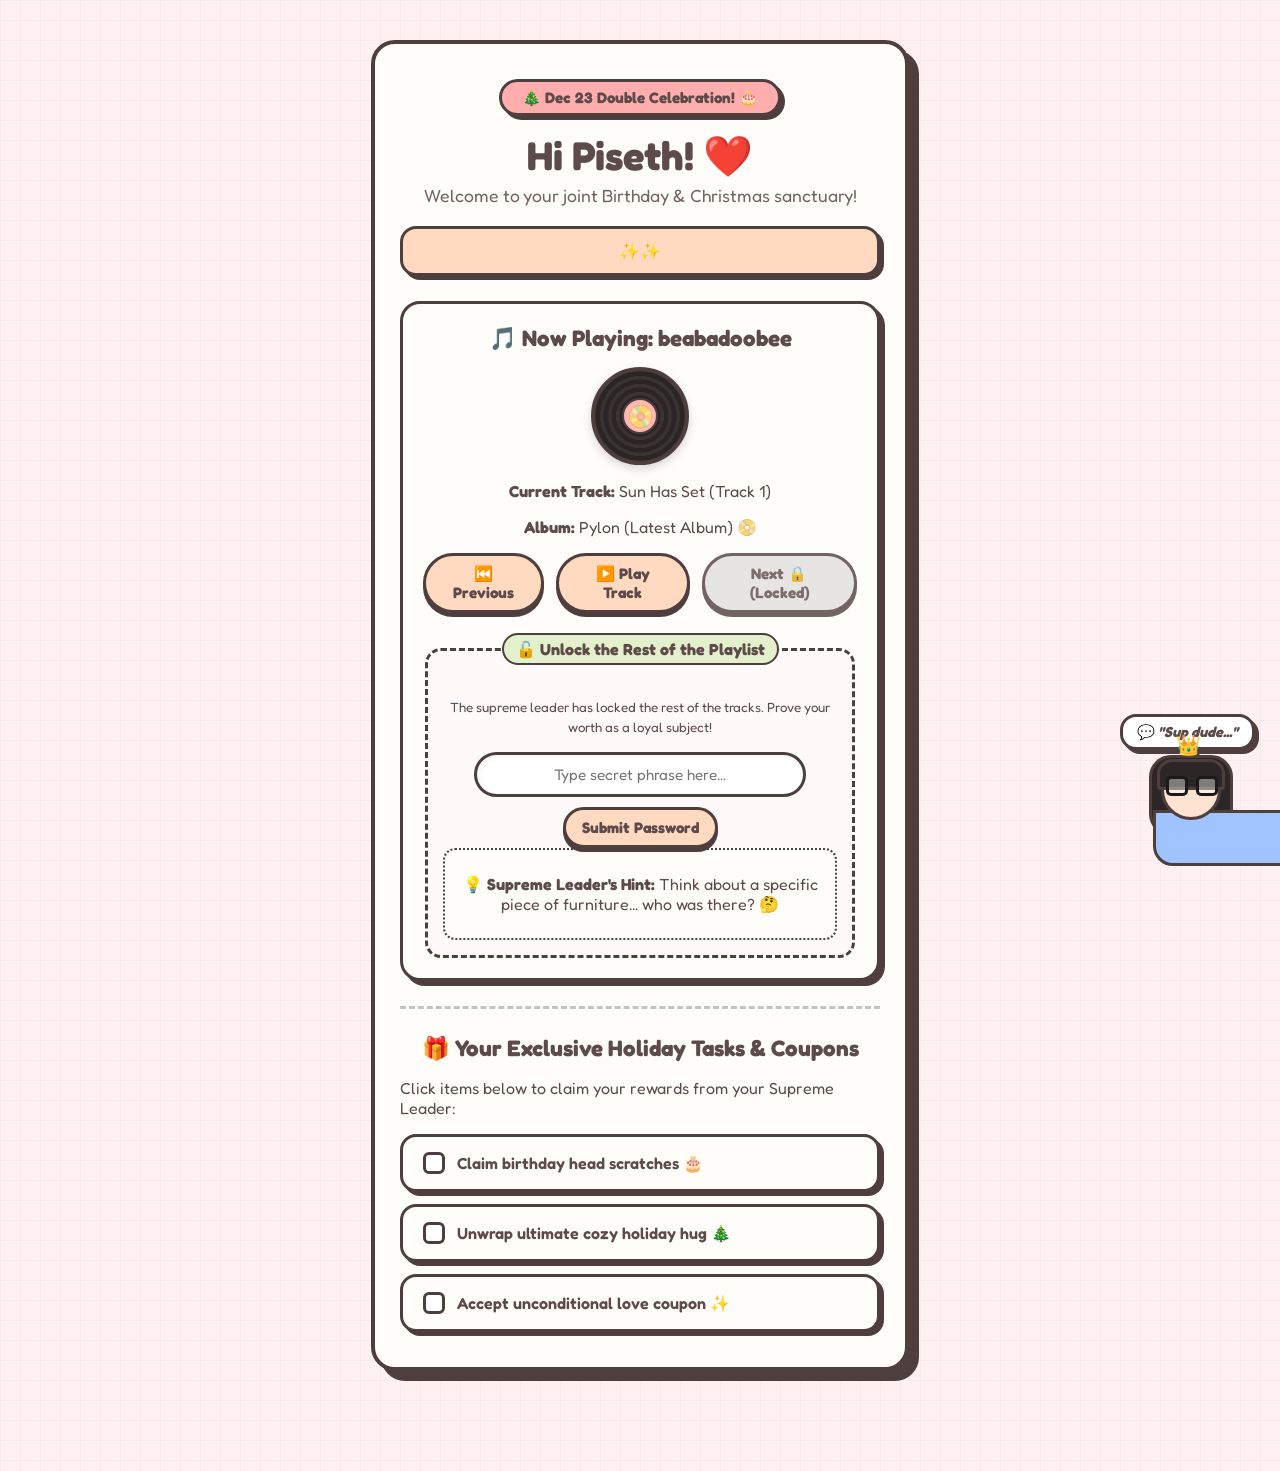
==== first/index.html @ c8b801ef "FIRST DRAF YESS" ====
<!DOCTYPE html>
<html lang="en">
<head>
    <meta charset="UTF-8">
    <meta name="viewport" content="width=device-width, initial-scale=1.0">
    <title>merry christmas!</title>
    
    <!-- Playful Rounded Font -->
    <link rel="preconnect" href="https://fonts.googleapis.com">
    <link rel="preconnect" href="https://fonts.gstatic.com" crossorigin>
    <link href="https://fonts.googleapis.com/css2?family=Fredoka:wght@300..700&display=swap" rel="stylesheet">
    
    <!-- Connecting your separate CSS Stylesheet -->
    <link rel="stylesheet" href="style.css">

    <!-- Added defer so the script safely waits for the HTML elements to load first -->
    <script src="script.js" defer></script>
</head>
<body>

    <!-- 🌸 FIXED: Moved this to the absolute top of the body so the CSS and JS can find it instantly -->
    <div id="laufey-cursor-container"></div>

    <div class="window-card">
        <header>
            <p>🎄 Dec 23 Double Celebration! 🎂</p>
            <h1>Hi Piseth! ❤️</h1>
            <p>Welcome to your joint Birthday & Christmas sanctuary!</p>
            <div id="countdown-display">
                <strong>✨✨</strong>
            </div>
        </header>

        <main>
            <section id="music-player">
                <h2>🎵 Now Playing: beabadoobee</h2>
                <div id="album-art-placeholder"></div>
                <p><strong>Current Track:</strong> <span id="current-song-title">Sun Has Set (Track 1)</span></p>
                <p><strong>Album:</strong> Pylon (Latest Album) 📀</p>
                
                <div id="player-controls">
                    <button type="button" id="btn-prev">⏮️ Previous</button>
                    <button type="button" id="btn-play">▶️ Play Track</button>
                    <button type="button" id="btn-next">Next 🔒 (Locked)</button>
                </div>

                <fieldset id="playlist-lock">
                    <legend>🔓 Unlock the Rest of the Playlist</legend>
                    <p><small>The supreme leader has locked the rest of the tracks. Prove your worth as a loyal subject!</small></p>
                    <input type="text" id="playlist-password" placeholder="Type secret phrase here...">
                    <button type="button" id="btn-unlock">Submit Password</button>
                    
                    <div id="hint-section">
                        <p><strong>💡 Supreme Leader's Hint:</strong> Think about a specific piece of furniture... who was there? 🤔</p>
                    </div>
                </fieldset>
            </section>

            <hr>

            <section id="gift-coupons">
                <h2>🎁 Your Exclusive Holiday Tasks & Coupons</h2>
                <p>Click items below to claim your rewards from your Supreme Leader:</p>
                <ul>
                    <li>
                        <label>
                            <input type="checkbox" id="coupon-1"> Claim birthday head scratches 🎂
                        </label>
                    </li>
                    <li>
                        <label>
                            <input type="checkbox" id="coupon-2"> Unwrap ultimate cozy holiday hug 🎄
                        </label>
                    </li>
                    <li>
                        <label>
                            <input type="checkbox" id="coupon-3"> Accept unconditional love coupon ✨
                        </label>
                    </li>
                </ul>
            </section>
        </main>
    </div>

    <footer>
        <div id="avatar-section">
            <div id="goddess-speech-bubble">
                <p>💬 <em>"Sup dude..."</em></p>
            </div>
            <div id="avatar-anatomy-root">
                <ul>
                    <li>👑</li>
                    <li>👓</li>
                    <li>💇‍♀️</li>
                    <li>👚</li>
                    <li>👗</li>
                </ul>
            </div>
        </div>
    </footer>

</body>
</html>
---- first/style.css ----
/* --- 1. DESIGN THEMES & PASTEL COLOR GRAPHICS --- */
:root {
    --bg-cream: #FFFDF9;
    --bg-pastel-pink: #FFF0F2;
    --text-dark-brown: #5D4A4A;
    --border-line: #4E3E3E;
    --pastel-pink: #FFB7B2;
    --pastel-peach: #FFDAC1;
    --pastel-mint: #E2F0CB;
    --christmas-red: #FFADAD;
    --denim-blue: #A0C4FF;
    --bubbly-radius: 24px;
}

/* Stationery Graph Grid Layout */
body {
    background-color: var(--bg-pastel-pink);
    background-image: 
        linear-gradient(rgba(93, 74, 74, 0.04) 1px, transparent 1px),
        linear-gradient(90deg, rgba(93, 74, 74, 0.04) 1px, transparent 1px);
    background-size: 20px 20px;
    color: var(--text-dark-brown);
    font-family: 'Fredoka', sans-serif;
    display: flex;
    justify-content: center;
    align-items: center;
    min-height: 100vh;
    margin: 0;
    padding: 40px 20px;
    overflow-x: hidden;
    cursor: none; /* Disables classic browser mouse arrow */
}

a, button, input, label, [id^="btn-"], .task-card {
    cursor: none !important;
}

/* --- 2. THE CUSTOM LAUFEY MOUSE POINTER --- */
#laufey-cursor-container {
    width: 32px;
    height: 32px;
    background: #E8D7FF;
    border: 3px solid var(--border-line);
    border-radius: 50% 50% 45% 45%;
    position: fixed;
    pointer-events: none;
    z-index: 9999;
    transform: translate(-50%, -50%);
    box-shadow: 3px 3px 0px var(--border-line);
    left: -50px;
    top: -50px;
}
#laufey-cursor-container::before {
    content: '🎵';
    font-size: 9px;
    position: absolute;
    top: -12px;
    right: -6px;
}
#laufey-cursor-container::after {
    content: '• •';
    font-size: 12px;
    font-weight: bold;
    color: var(--border-line);
    position: absolute;
    top: 4px;
    left: 7px;
    letter-spacing: 2px;
}

/* --- 3. MAIN WINDOW INTERFACE DASHBOARD --- */
.window-card {
    background-color: var(--bg-cream);
    border: 4px solid var(--border-line);
    border-radius: var(--bubbly-radius);
    box-shadow: 10px 10px 0px var(--border-line); 
    max-width: 480px;
    width: 100%;
    padding: 35px 25px;
    text-align: center;
    position: relative;
    z-index: 10;
    margin-bottom: 60px;
}

.window-card header p:first-child {
    display: inline-block;
    background-color: var(--christmas-red);
    border: 3px solid var(--border-line);
    padding: 6px 20px;
    border-radius: 50px;
    font-weight: bold;
    font-size: 0.95rem;
    box-shadow: 4px 4px 0px var(--border-line);
    margin: 0 0 15px 0;
}

.window-card h1 {
    font-size: 2.5rem;
    margin: 0 0 5px 0;
    color: var(--text-dark-brown);
}

.window-card header p:last-of-type {
    font-size: 1.1rem;
    margin: 0 0 20px 0;
    opacity: 0.85;
}

#countdown-display {
    background-color: var(--pastel-peach);
    border: 3px solid var(--border-line);
    padding: 12px;
    border-radius: 16px;
    font-size: 1.05rem;
    font-weight: bold;
    box-shadow: 4px 4px 0px var(--border-line);
    margin-bottom: 25px;
}

hr {
    border: none;
    border-top: 3px dashed var(--border-line);
    margin: 25px 0;
    opacity: 0.3;
}

/* --- 4. BEABADOOBEE MUSIC PLAYER --- */
#music-player {
    background: #FFFDF9;
    border: 3px solid var(--border-line);
    border-radius: 20px;
    padding: 20px;
    box-shadow: 5px 5px 0px var(--border-line);
    text-align: center;
}

#music-player h2 {
    font-size: 1.4rem;
    margin-top: 0;
    margin-bottom: 15px;
}

#album-art-placeholder {
    width: 90px !important;
    height: 90px !important;
    background: repeating-radial-gradient(circle, #2B2525, #2B2525 4px, #3A3333 5px, #3A3333 8px);
    margin: 0 auto 15px auto;
    border-radius: 50% !important;
    border: 4px solid var(--border-line) !important;
    box-shadow: 0px 4px 10px rgba(0,0,0,0.15);
    display: flex;
    align-items: center;
    justify-content: center;
    position: relative;
    animation: recordSpin 4s linear infinite;
    animation-play-state: paused;
}

#album-art-placeholder::after {
    content: '📀';
    font-size: 22px;
    position: absolute;
    display: flex;
    align-items: center;
    justify-content: center;
    width: 32px;
    height: 32px;
    background: var(--pastel-pink);
    border: 2px solid var(--border-line);
    border-radius: 50%;
}

@keyframes recordSpin { 100% { transform: rotate(360deg); } }

#player-controls {
    display: flex;
    justify-content: center;
    gap: 12px;
    margin-top: 15px;
}

[id^="btn-"] {
    background-color: var(--pastel-peach);
    color: var(--text-dark-brown);
    border: 3px solid var(--border-line);
    border-radius: 50px;
    padding: 8px 16px;
    font-family: 'Fredoka', sans-serif;
    font-size: 0.95rem;
    font-weight: bold;
    box-shadow: 0px 4px 0px var(--border-line);
    transition: all 0.1s ease;
}

[id^="btn-"]:hover {
    transform: translateY(-2px);
    box-shadow: 0px 6px 0px var(--border-line);
    background-color: var(--pastel-pink);
}

[id^="btn-"]:active {
    transform: translateY(4px);
    box-shadow: 0px 0px 0px var(--border-line);
}

#btn-next {
    background-color: #E0E0E0;
    opacity: 0.8;
}

/* --- 5. PASSWORD VAULT --- */
#playlist-lock {
    border: 3px dashed var(--border-line);
    border-radius: 16px;
    padding: 15px;
    margin-top: 20px;
    background-color: #FFF9FA;
}

#playlist-lock legend {
    background: var(--pastel-mint);
    border: 2px solid var(--border-line);
    padding: 4px 12px;
    border-radius: 50px;
    font-weight: bold;
    font-size: 0.9  rem;
}

#playlist-password {
    width: 75%;
    padding: 10px 15px;
    border: 3px solid var(--border-line);
    border-radius: 50px;
    font-family: 'Fredoka', sans-serif;
    font-size: 0.95rem;
    outline: none;
    text-align: center;
    margin-bottom: 10px;
    box-shadow: inset 2px 2px 5px rgba(0,0,0,0.05);
}

#hint-section {
    border-radius: 12px !important;
    border: 2px dotted var(--border-line) !important;
    background-color: #FFFDF9 !important;
    padding: 8px 12px !important;
}

/* --- 6. EXCLUSIVE TASK COUPONS --- */
#gift-coupons { text-align: left; }
#gift-coupons h2 { font-size: 1.4rem; text-align: center; margin-bottom: 15px; }
#gift-coupons ul {
    list-style: none;
    padding: 0; margin: 0;
    display: flex; flex-direction: column; gap: 12px;
}

#gift-coupons li label {
    display: flex;
    align-items: center;
    background: #FFFDF9;
    border: 3px solid var(--border-line);
    padding: 12px 16px;
    border-radius: 16px;
    box-shadow: 4px 4px 0px var(--border-line);
    font-weight: 600;
    transition: all 0.2s ease;
}

#gift-coupons li label:hover {
    transform: translateX(4px);
    background-color: #FFF5F6;
}

#gift-coupons input[type="checkbox"] {
    -webkit-appearance: none;
    appearance: none;
    width: 22px;
    height: 22px;
    border: 3px solid var(--border-line);
    border-radius: 6px;
    background: white;
    margin-right: 12px;
    position: relative;
    transition: 0.15s;
}

#gift-coupons input[type="checkbox"]:checked {
    background-color: var(--pastel-pink);
}

#gift-coupons input[type="checkbox"]:checked::after {
    content: '✨';
    font-size: 12px;
    position: absolute;
    top: -1px;
    left: 1px;
}

/* --- 7. THE AVATAR SYSTEM NODE (Bottom Right Alignment) --- */
#avatar-section {
    position: fixed;
    bottom: 25px;
    right: 25px;
    display: flex;
    flex-direction: column;
    align-items: center;
    z-index: 100;
}

#goddess-speech-bubble {
    background: white !important;
    border: 3px solid var(--border-line) !important;
    border-radius: 16px !important;
    padding: 6px 14px !important;
    max-width: 170px !important;
    box-shadow: 4px 4px 0px var(--border-line);
    text-align: center;
    font-weight: bold;
    font-size: 0.9rem;
    margin-bottom: -5px;
    position: relative;
    animation: floatingBob 3s ease-in-out infinite;
}

#goddess-speech-bubble::after {
    content: '';
    position: absolute;
    bottom: -11px;
    right: 45px;
    border-width: 11px 11px 0;
    border-style: solid;
    border-color: var(--border-line) transparent;
    display: block;
    width: 0;
}

#goddess-speech-bubble p { margin: 0; }

/* Pure CSS Character Body Styles */
#avatar-anatomy-root {
    width: 100px;
    height: 130px;
    position: relative;
    font-size: 0px; 
    animation: floatingBob 3s ease-in-out infinite;
}

@keyframes floatingBob {
    0%, 100% { transform: translateY(0); }
    50% { transform: translateY(-8px); }
}

#avatar-anatomy-root::before {
    content: '';
    position: absolute;
    width: 78px;
    height: 75px;
    background: #2D2626; 
    border: 3px solid var(--border-line);
    border-radius: 22px;
    top: 10px;
    left: 11px;
    z-index: 1;
}

#avatar-anatomy-root ul { padding: 0; margin: 0; list-style: none; }
#avatar-anatomy-root li { font-size: 0px; position: absolute; }

/* Crown Shape Placement */
#avatar-anatomy-root li:nth-child(1) {
    font-size: 20px !important;
    top: -12px;
    left: 38px;
    z-index: 10;
}

/* Face Node & Bangs */
#avatar-anatomy-root li:nth-child(3) {
    display: block;
    width: 54px;
    height: 54px;
    background: #FFE3D1; 
    border: 3px solid var(--border-line);
    border-radius: 50%;
    top: 15px;
    left: 23px;
    z-index: 3;
}
#avatar-anatomy-root li:nth-child(3)::before {
    content: '';
    position: absolute;
    width: 62px;
    height: 25px;
    background: #2D2626;
    border: 3px solid var(--border-line);
    border-radius: 15px 15px 4px 4px;
    top: -4px;
    left: -7px;
    z-index: 4;
}

/* Eye Glasses Frame */
#avatar-anatomy-root li:nth-child(2) {
    display: flex;
    gap: 4px;
    top: 31px;
    left: 28px;
    z-index: 5;
}
#avatar-anatomy-root li:nth-child(2)::before, 
#avatar-anatomy-root li:nth-child(2)::after {
    content: '';
    width: 16px;
    height: 14px;
    border: 3px solid #1A1A1A;
    background: rgba(255, 255, 255, 0.4);
    border-radius: 5px;
    display: inline-block;
}

/* Pink Blouse Shape */
#avatar-anatomy-root li:nth-child(4) {
    display: block;
    width: 70px;
    height: 50px;
    background: var(--pastel-pink);
    border: 3px solid var(--border-line);
    border-radius: 0px 0px 20px 20px;
    top: 65px;
    left: 15px;
    z-index: 2;
}
    display: inline-block;
    background-color: var(--christmas-red);
    border: 3px solid var(--border-line);
    padding: 6px 20px;
    border-radius: 50px;
    font-weight: bold;
    font-size: 0.95rem;
    box-shadow: 4px 4px 0px var(--border-line);
    margin: 0 0 15px 0;
}

.window-card h1 {
    font-size: 2.5rem;
    margin: 0 0 5px 0;
    color: var(--text-dark-brown);
}

.window-card header p:last-of-type {
    font-size: 1.1rem;
    margin: 0 0 20px 0;
    opacity: 0.85;
}

#countdown-display {
    background-color: var(--pastel-peach);
    border: 3px solid var(--border-line);
    padding: 12px;
    border-radius: 16px;
    font-size: 1.05rem;
    font-weight: bold;
    box-shadow: 4px 4px 0px var(--border-line);
    margin-bottom: 25px;
}

hr {
    border: none;
    border-top: 3px dashed var(--border-line);
    margin: 25px 0;
    opacity: 0.3;
}

/* --- 4. BEABADOOBEE MUSIC PLAYER --- */
#music-player {
    background: #FFFDF9;
    border: 3px solid var(--border-line);
    border-radius: 20px;
    padding: 20px;
    box-shadow: 5px 5px 0px var(--border-line);
    text-align: center;
}

#music-player h2 {
    font-size: 1.4rem;
    margin-top: 0;
    margin-bottom: 15px;
}

#album-art-placeholder {
    width: 90px !important;
    height: 90px !important;
    background: repeating-radial-gradient(circle, #2B2525, #2B2525 4px, #3A3333 5px, #3A3333 8px);
    margin: 0 auto 15px auto;
    border-radius: 50% !important;
    border: 4px solid var(--border-line) !important;
    box-shadow: 0px 4px 10px rgba(0,0,0,0.15);
    display: flex;
    align-items: center;
    justify-content: center;
    position: relative;
    animation: recordSpin 4s linear infinite;
    animation-play-state: paused;
}

#album-art-placeholder::after {
    content: '📀';
    font-size: 22px;
    position: absolute;
    display: flex;
    align-items: center;
    justify-content: center;
    width: 32px;
    height: 32px;
    background: var(--pastel-pink);
    border: 2px solid var(--border-line);
    border-radius: 50%;
}

@keyframes recordSpin { 100% { transform: rotate(360deg); } }

#player-controls {
    display: flex;
    justify-content: center;
    gap: 12px;
    margin-top: 15px;
}

[id^="btn-"] {
    background-color: var(--pastel-peach);
    color: var(--text-dark-brown);
    border: 3px solid var(--border-line);
    border-radius: 50px;
    padding: 8px 16px;
    font-family: 'Fredoka', sans-serif;
    font-size: 0.95rem;
    font-weight: bold;
    box-shadow: 0px 4px 0px var(--border-line);
    transition: all 0.1s ease;
}

[id^="btn-"]:hover {
    transform: translateY(-2px);
    box-shadow: 0px 6px 0px var(--border-line);
    background-color: var(--pastel-pink);
}

[id^="btn-"]:active {
    transform: translateY(4px);
    box-shadow: 0px 0px 0px var(--border-line);
}

#btn-next {
    background-color: #E0E0E0;
    opacity: 0.8;
}

/* --- 5. PASSWORD VAULT --- */
#playlist-lock {
    border: 3px dashed var(--border-line);
    border-radius: 16px;
    padding: 15px;
    margin-top: 20px;
    background-color: #FFF9FA;
}

#playlist-lock legend {
    background: var(--pastel-mint);
    border: 2px solid var(--border-line);
    padding: 4px 12px;
    border-radius: 50px;
    font-weight: bold;
    font-size: 0.9  rem;
}

#playlist-password {
    width: 75%;
    padding: 10px 15px;
    border: 3px solid var(--border-line);
    border-radius: 50px;
    font-family: 'Fredoka', sans-serif;
    font-size: 0.95rem;
    outline: none;
    text-align: center;
    margin-bottom: 10px;
    box-shadow: inset 2px 2px 5px rgba(0,0,0,0.05);
}

#hint-section {
    border-radius: 12px !important;
    border: 2px dotted var(--border-line) !important;
    background-color: #FFFDF9 !important;
    padding: 8px 12px !important;
}

/* --- 6. EXCLUSIVE TASK COUPONS --- */
#gift-coupons { text-align: left; }
#gift-coupons h2 { font-size: 1.4rem; text-align: center; margin-bottom: 15px; }
#gift-coupons ul {
    list-style: none;
    padding: 0; margin: 0;
    display: flex; flex-direction: column; gap: 12px;
}

#gift-coupons li label {
    display: flex;
    align-items: center;
    background: #FFFDF9;
    border: 3px solid var(--border-line);
    padding: 12px 16px;
    border-radius: 16px;
    box-shadow: 4px 4px 0px var(--border-line);
    font-weight: 600;
    transition: all 0.2s ease;
}

#gift-coupons li label:hover {
    transform: translateX(4px);
    background-color: #FFF5F6;
}

#gift-coupons input[type="checkbox"] {
    -webkit-appearance: none;
    appearance: none;
    width: 22px;
    height: 22px;
    border: 3px solid var(--border-line);
    border-radius: 6px;
    background: white;
    margin-right: 12px;
    position: relative;
    transition: 0.15s;
}

#gift-coupons input[type="checkbox"]:checked {
    background-color: var(--pastel-pink);
}

#gift-coupons input[type="checkbox"]:checked::after {
    content: '✨';
    font-size: 12px;
    position: absolute;
    top: -1px;
    left: 1px;
}

/* --- 7. THE AVATAR SYSTEM NODE (Bottom Right Alignment) --- */
#avatar-section {
    position: fixed;
    bottom: 25px;
    right: 25px;
    display: flex;
    flex-direction: column;
    align-items: center;
    z-index: 100;
}

#goddess-speech-bubble {
    background: white !important;
    border: 3px solid var(--border-line) !important;
    border-radius: 16px !important;
    padding: 6px 14px !important;
    max-width: 170px !important;
    box-shadow: 4px 4px 0px var(--border-line);
    text-align: center;
    font-weight: bold;
    font-size: 0.9rem;
    margin-bottom: -5px;
    position: relative;
    animation: floatingBob 3s ease-in-out infinite;
}

#goddess-speech-bubble::after {
    content: '';
    position: absolute;
    bottom: -11px;
    right: 45px;
    border-width: 11px 11px 0;
    border-style: solid;
    border-color: var(--border-line) transparent;
    display: block;
    width: 0;
}

#goddess-speech-bubble p { margin: 0; }

/* Pure CSS Character Body Styles */
#avatar-anatomy-root {
    width: 100px;
    height: 130px;
    position: relative;
    font-size: 0px; 
    animation: floatingBob 3s ease-in-out infinite;
}

@keyframes floatingBob {
    0%, 100% { transform: translateY(0); }
    50% { transform: translateY(-8px); }
}

#avatar-anatomy-root::before {
    content: '';
    position: absolute;
    width: 78px;
    height: 75px;
    background: #2D2626; 
    border: 3px solid var(--border-line);
    border-radius: 22px;
    top: 10px;
    left: 11px;
    z-index: 1;
}

#avatar-anatomy-root ul { padding: 0; margin: 0; list-style: none; }
#avatar-anatomy-root li { font-size: 0px; position: absolute; }

/* Crown Shape Placement */
#avatar-anatomy-root li:nth-child(1) {
    font-size: 20px !important;
    top: -12px;
    left: 38px;
    z-index: 10;
}

/* Face Node & Bangs */
#avatar-anatomy-root li:nth-child(3) {
    display: block;
    width: 54px;
    height: 54px;
    background: #FFE3D1; 
    border: 3px solid var(--border-line);
    border-radius: 50%;
    top: 15px;
    left: 23px;
    z-index: 3;
}
#avatar-anatomy-root li:nth-child(3)::before {
    content: '';
    position: absolute;
    width: 62px;
    height: 25px;
    background: #2D2626;
    border: 3px solid var(--border-line);
    border-radius: 15px 15px 4px 4px;
    top: -4px;
    left: -7px;
    z-index: 4;
}

/* Eye Glasses Frame */
#avatar-anatomy-root li:nth-child(2) {
    display: flex;
    gap: 4px;
    top: 31px;
    left: 28px;
    z-index: 5;
}
#avatar-anatomy-root li:nth-child(2)::before, 
#avatar-anatomy-root li:nth-child(2)::after {
    content: '';
    width: 16px;
    height: 14px;
    border: 3px solid #1A1A1A;
    background: rgba(255, 255, 255, 0.4);
    border-radius: 5px;
    display: inline-block;
}

/* Pink Blouse Shape */
#avatar-anatomy-root li:nth-child(4) {
    display: block;
    width:270px;
    height: 50px;
    background: var(--denim-blue);
    border: 3px solid var(--border-line);
    border-radius: 0px 0px 20px 20px;
    top: 65px;
    left: 15px;
    z-index: 2;
}
;
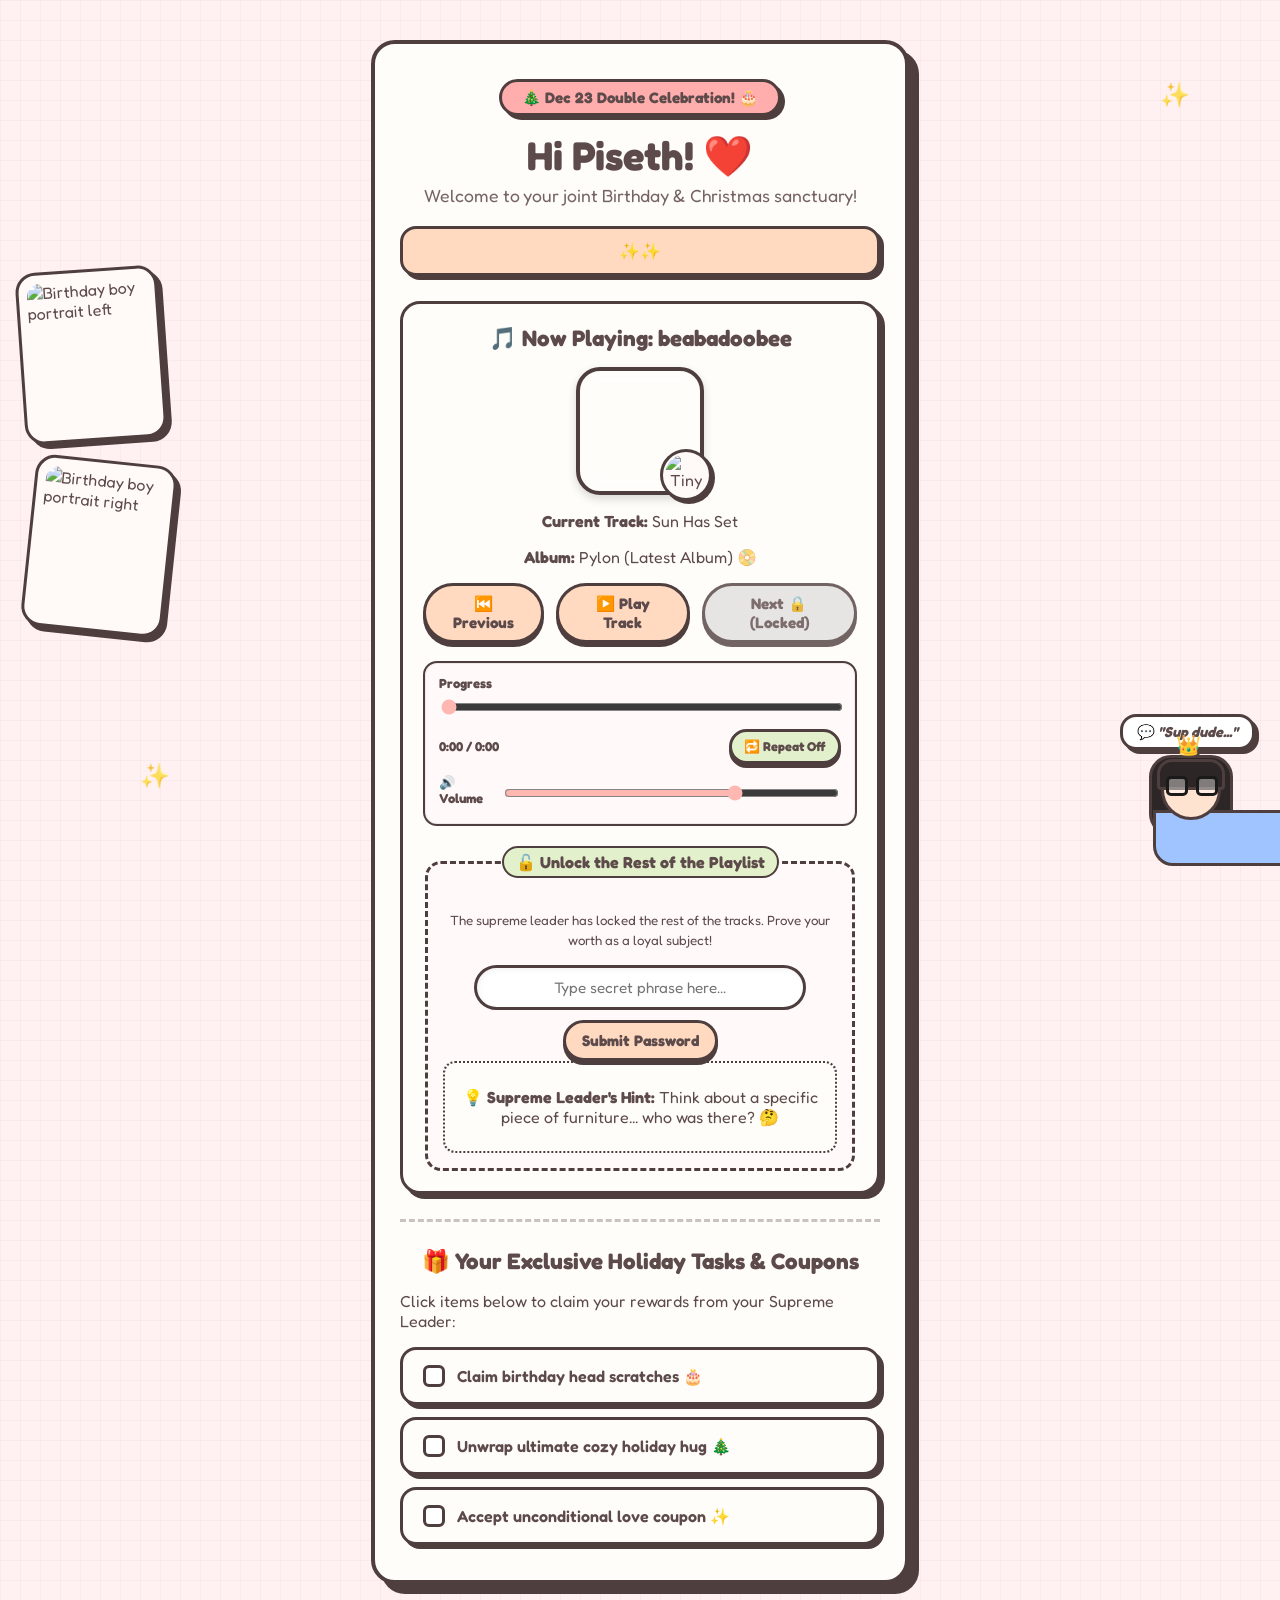
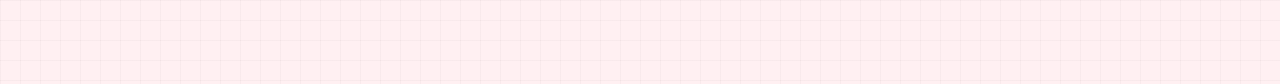
==== commit 393c9f8f: "SECOND OMG SO GOOD" ====
--- a/first/index.html
+++ b/first/index.html
@@ -21,6 +21,15 @@
     <!-- 🌸 FIXED: Moved this to the absolute top of the body so the CSS and JS can find it instantly -->
     <div id="laufey-cursor-container"></div>
 
+    <div class="birthday-photo-collage" aria-label="Birthday boy photos">
+        <div class="portrait-card portrait-left">
+            <img src="../image.png" alt="Birthday boy portrait left" />
+        </div>
+        <div class="portrait-card portrait-right">
+            <img src="../pic.png" alt="Birthday boy portrait right" />
+        </div>
+    </div>
+
     <div class="window-card">
         <header>
             <p>🎄 Dec 23 Double Celebration! 🎂</p>
@@ -34,7 +43,11 @@
         <main>
             <section id="music-player">
                 <h2>🎵 Now Playing: beabadoobee</h2>
-                <div id="album-art-placeholder"></div>
+                <div id="album-art-placeholder" aria-label="Current album art">
+                    <div class="album-cat-badge">
+                        <img src="../cat.jpg" alt="Tiny cat sticker" />
+                    </div>
+                </div>
                 <p><strong>Current Track:</strong> <span id="current-song-title">Sun Has Set (Track 1)</span></p>
                 <p><strong>Album:</strong> Pylon (Latest Album) 📀</p>
                 
@@ -42,6 +55,19 @@
                     <button type="button" id="btn-prev">⏮️ Previous</button>
                     <button type="button" id="btn-play">▶️ Play Track</button>
                     <button type="button" id="btn-next">Next 🔒 (Locked)</button>
+                </div>
+
+                <div class="player-advanced-controls">
+                    <label for="player-progress" class="player-label">Progress</label>
+                    <input id="player-progress" type="range" min="0" max="100" value="0" />
+                    <div class="time-row">
+                        <span id="time-display">0:00 / 0:00</span>
+                        <button type="button" id="btn-repeat">🔁 Repeat Off</button>
+                    </div>
+                    <div class="volume-row">
+                        <label for="player-volume" class="player-label">🔊 Volume</label>
+                        <input id="player-volume" type="range" min="0" max="1" step="0.01" value="0.7" />
+                    </div>
                 </div>
 
                 <fieldset id="playlist-lock">
--- a/first/style.css
+++ b/first/style.css
@@ -28,44 +28,109 @@
     margin: 0;
     padding: 40px 20px;
     overflow-x: hidden;
-    cursor: none; /* Disables classic browser mouse arrow */
+    cursor: none;
+    position: relative;
 }
 
 a, button, input, label, [id^="btn-"], .task-card {
     cursor: none !important;
 }
 
+.birthday-photo-collage {
+    position: fixed;
+    left: 20px;
+    top: 50%;
+    transform: translateY(-50%);
+    display: flex;
+    flex-direction: column;
+    gap: 18px;
+    z-index: 20;
+    pointer-events: none;
+}
+
+.portrait-card {
+    width: 120px;
+    height: 150px;
+    background: #fffaf8;
+    border: 3px solid var(--border-line);
+    border-radius: 20px;
+    box-shadow: 5px 5px 0 var(--border-line);
+    padding: 8px;
+    transform: rotate(-4deg);
+    overflow: hidden;
+}
+
+.portrait-card.portrait-right {
+    transform: rotate(6deg) translateX(8px);
+}
+
+.portrait-card img {
+    width: 100%;
+    height: 100%;
+    object-fit: cover;
+    border-radius: 14px;
+    display: block;
+}
+
+body::before,
+body::after {
+    content: '✨';
+    position: fixed;
+    font-size: 24px;
+    z-index: 0;
+    opacity: 0.8;
+}
+
+body::before {
+    top: 80px;
+    right: 90px;
+}
+
+body::after {
+    bottom: 110px;
+    left: 140px;
+}
+
 /* --- 2. THE CUSTOM LAUFEY MOUSE POINTER --- */
 #laufey-cursor-container {
-    width: 32px;
-    height: 32px;
-    background: #E8D7FF;
-    border: 3px solid var(--border-line);
-    border-radius: 50% 50% 45% 45%;
+    width: 52px;
+    height: 52px;
+    background-image: url("../The%20Pomeranian!!%20by%20hokahoka%20%233884825.jpg");
+    background-size: cover;
+    background-position: center;
+    border: 3px solid var(--border-line);
+    border-radius: 18px;
     position: fixed;
     pointer-events: none;
     z-index: 9999;
-    transform: translate(-50%, -50%);
-    box-shadow: 3px 3px 0px var(--border-line);
+    transform: translate(-50%, -50%) rotate(-8deg);
+    box-shadow: 4px 4px 0px var(--border-line);
     left: -50px;
     top: -50px;
+    overflow: hidden;
 }
 #laufey-cursor-container::before {
-    content: '🎵';
-    font-size: 9px;
-    position: absolute;
-    top: -12px;
-    right: -6px;
+    content: '✨';
+    font-size: 16px;
+    position: absolute;
+    top: -8px;
+    right: -3px;
+    background: rgba(255,255,255,0.7);
+    width: 24px;
+    height: 24px;
+    border-radius: 50%;
+    display: grid;
+    place-items: center;
+    border: 2px solid var(--border-line);
 }
 #laufey-cursor-container::after {
-    content: '• •';
+    content: '♥';
     font-size: 12px;
-    font-weight: bold;
-    color: var(--border-line);
-    position: absolute;
-    top: 4px;
-    left: 7px;
-    letter-spacing: 2px;
+    color: #ff6b8d;
+    position: absolute;
+    bottom: 5px;
+    left: 6px;
+    text-shadow: 1px 1px 0 rgba(0,0,0,0.15);
 }
 
 /* --- 3. MAIN WINDOW INTERFACE DASHBOARD --- */
@@ -142,11 +207,13 @@
 }
 
 #album-art-placeholder {
-    width: 90px !important;
-    height: 90px !important;
-    background: repeating-radial-gradient(circle, #2B2525, #2B2525 4px, #3A3333 5px, #3A3333 8px);
+    width: 120px !important;
+    height: 120px !important;
+    background-image: url("../beabadoobee.jpg");
+    background-size: cover;
+    background-position: center;
     margin: 0 auto 15px auto;
-    border-radius: 50% !important;
+    border-radius: 24px !important;
     border: 4px solid var(--border-line) !important;
     box-shadow: 0px 4px 10px rgba(0,0,0,0.15);
     display: flex;
@@ -155,20 +222,37 @@
     position: relative;
     animation: recordSpin 4s linear infinite;
     animation-play-state: paused;
+    overflow: visible;
 }
 
 #album-art-placeholder::after {
-    content: '📀';
-    font-size: 22px;
-    position: absolute;
-    display: flex;
-    align-items: center;
-    justify-content: center;
-    width: 32px;
-    height: 32px;
-    background: var(--pastel-pink);
-    border: 2px solid var(--border-line);
+    content: '';
+    position: absolute;
+    inset: 8px;
+    border-radius: 18px;
+    border: 2px solid rgba(255,255,255,0.65);
+}
+
+.album-cat-badge {
+    position: absolute;
+    right: -12px;
+    bottom: -10px;
+    width: 42px;
+    height: 42px;
+    border: 3px solid var(--border-line);
     border-radius: 50%;
+    background: #fffaf8;
+    box-shadow: 3px 3px 0 var(--border-line);
+    padding: 2px;
+    z-index: 2;
+}
+
+.album-cat-badge img {
+    width: 100%;
+    height: 100%;
+    object-fit: cover;
+    border-radius: 50%;
+    display: block;
 }
 
 @keyframes recordSpin { 100% { transform: rotate(360deg); } }
@@ -490,11 +574,13 @@
 }
 
 #album-art-placeholder {
-    width: 90px !important;
-    height: 90px !important;
-    background: repeating-radial-gradient(circle, #2B2525, #2B2525 4px, #3A3333 5px, #3A3333 8px);
+    width: 120px !important;
+    height: 120px !important;
+    background-image: url("../beabadoobee.jpg");
+    background-size: cover;
+    background-position: center;
     margin: 0 auto 15px auto;
-    border-radius: 50% !important;
+    border-radius: 24px !important;
     border: 4px solid var(--border-line) !important;
     box-shadow: 0px 4px 10px rgba(0,0,0,0.15);
     display: flex;
@@ -503,20 +589,37 @@
     position: relative;
     animation: recordSpin 4s linear infinite;
     animation-play-state: paused;
+    overflow: visible;
 }
 
 #album-art-placeholder::after {
-    content: '📀';
-    font-size: 22px;
-    position: absolute;
-    display: flex;
-    align-items: center;
-    justify-content: center;
-    width: 32px;
-    height: 32px;
-    background: var(--pastel-pink);
-    border: 2px solid var(--border-line);
+    content: '';
+    position: absolute;
+    inset: 8px;
+    border-radius: 18px;
+    border: 2px solid rgba(255,255,255,0.65);
+}
+
+.album-cat-badge {
+    position: absolute;
+    right: -12px;
+    bottom: -10px;
+    width: 42px;
+    height: 42px;
+    border: 3px solid var(--border-line);
     border-radius: 50%;
+    background: #fffaf8;
+    box-shadow: 3px 3px 0 var(--border-line);
+    padding: 2px;
+    z-index: 2;
+}
+
+.album-cat-badge img {
+    width: 100%;
+    height: 100%;
+    object-fit: cover;
+    border-radius: 50%;
+    display: block;
 }
 
 @keyframes recordSpin { 100% { transform: rotate(360deg); } }
@@ -780,6 +883,49 @@
     left: 15px;
     z-index: 2;
 }
+
+.player-advanced-controls {
+    margin-top: 18px;
+    background: #fffaf9;
+    border: 2px solid var(--border-line);
+    border-radius: 14px;
+    padding: 12px 14px;
+    box-shadow: inset 0 0 0 1px rgba(93, 74, 74, 0.1);
+}
+
+.player-label {
+    display: block;
+    text-align: left;
+    font-size: 0.82rem;
+    font-weight: 700;
+    margin-bottom: 6px;
+}
+
+#player-progress,
+#player-volume {
+    width: 100%;
+    accent-color: var(--pastel-pink);
+}
+
+.time-row,
+.volume-row {
+    display: flex;
+    align-items: center;
+    justify-content: space-between;
+    gap: 12px;
+    margin-top: 10px;
+}
+
+#time-display {
+    font-size: 0.8rem;
+    font-weight: 700;
+}
+
+#btn-repeat {
+    background-color: var(--pastel-mint);
+    padding: 7px 12px;
+    font-size: 0.8rem;
+}
 ;
 
 
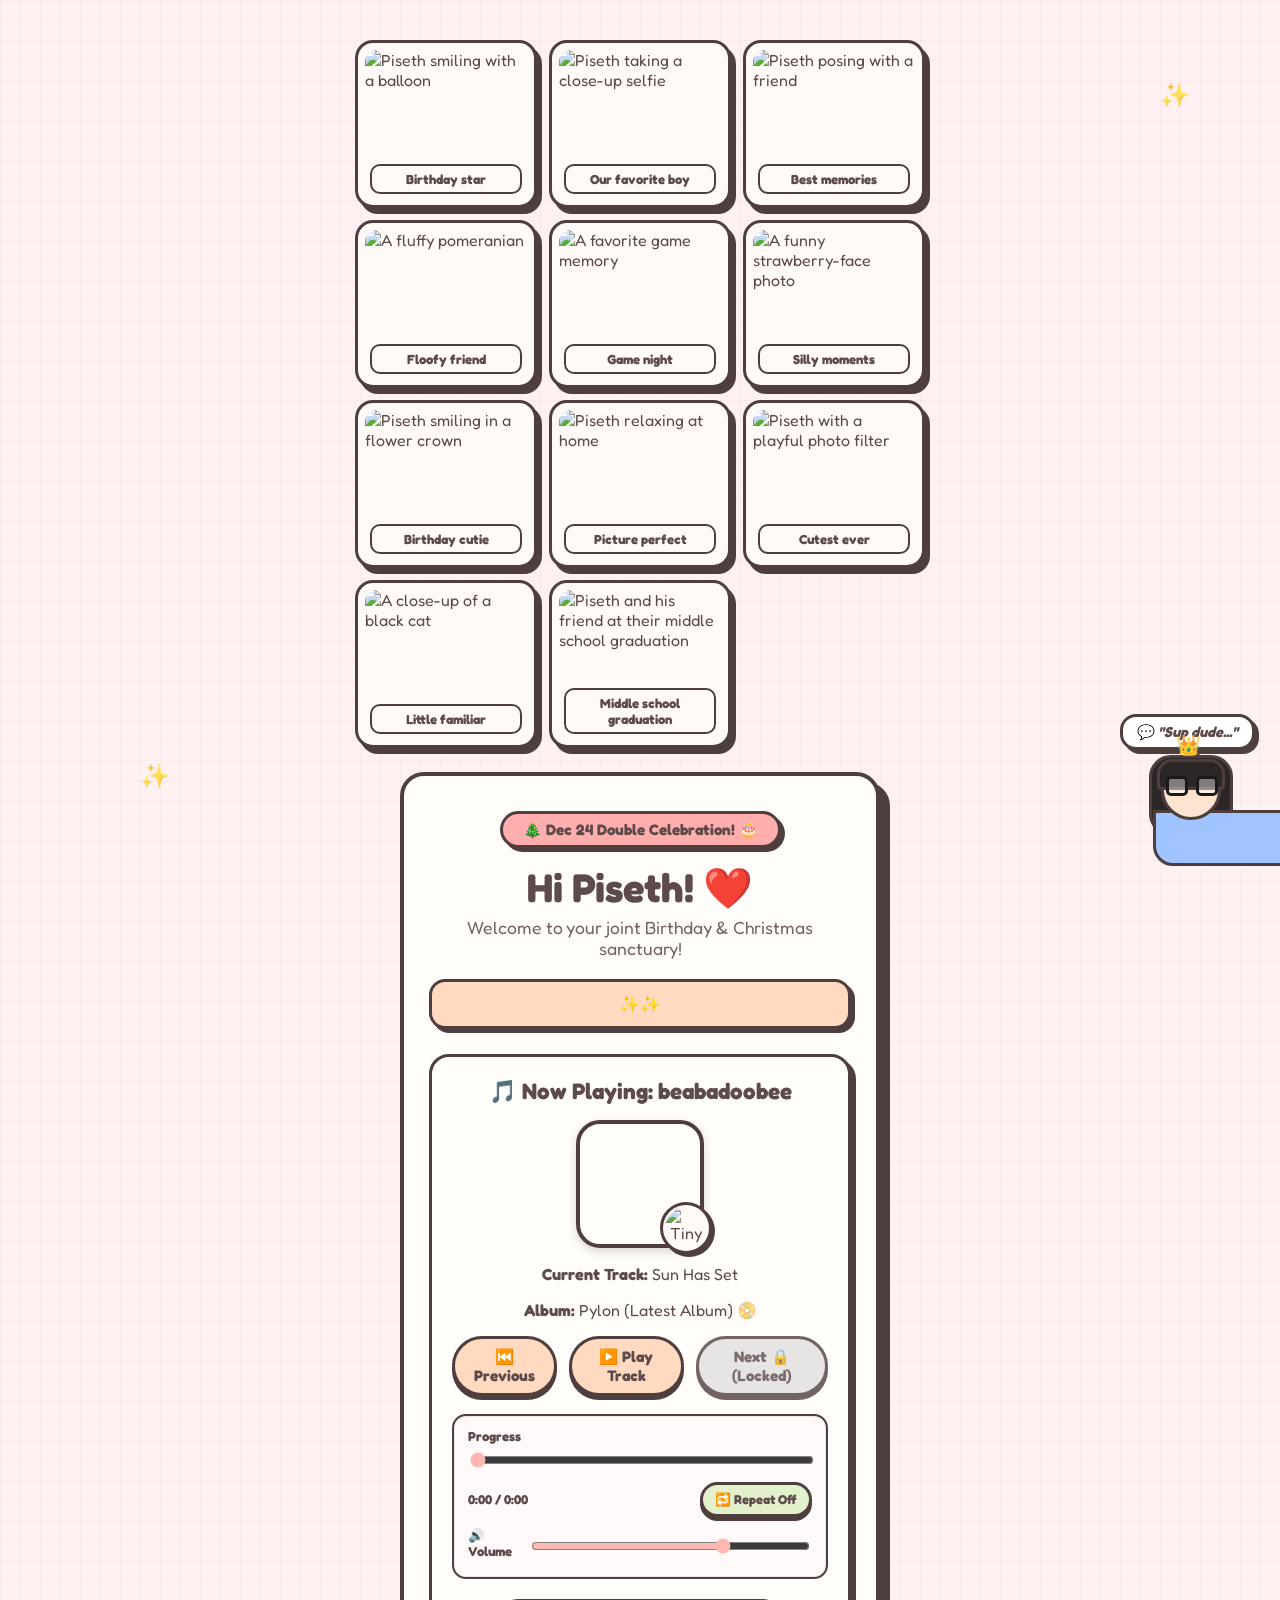
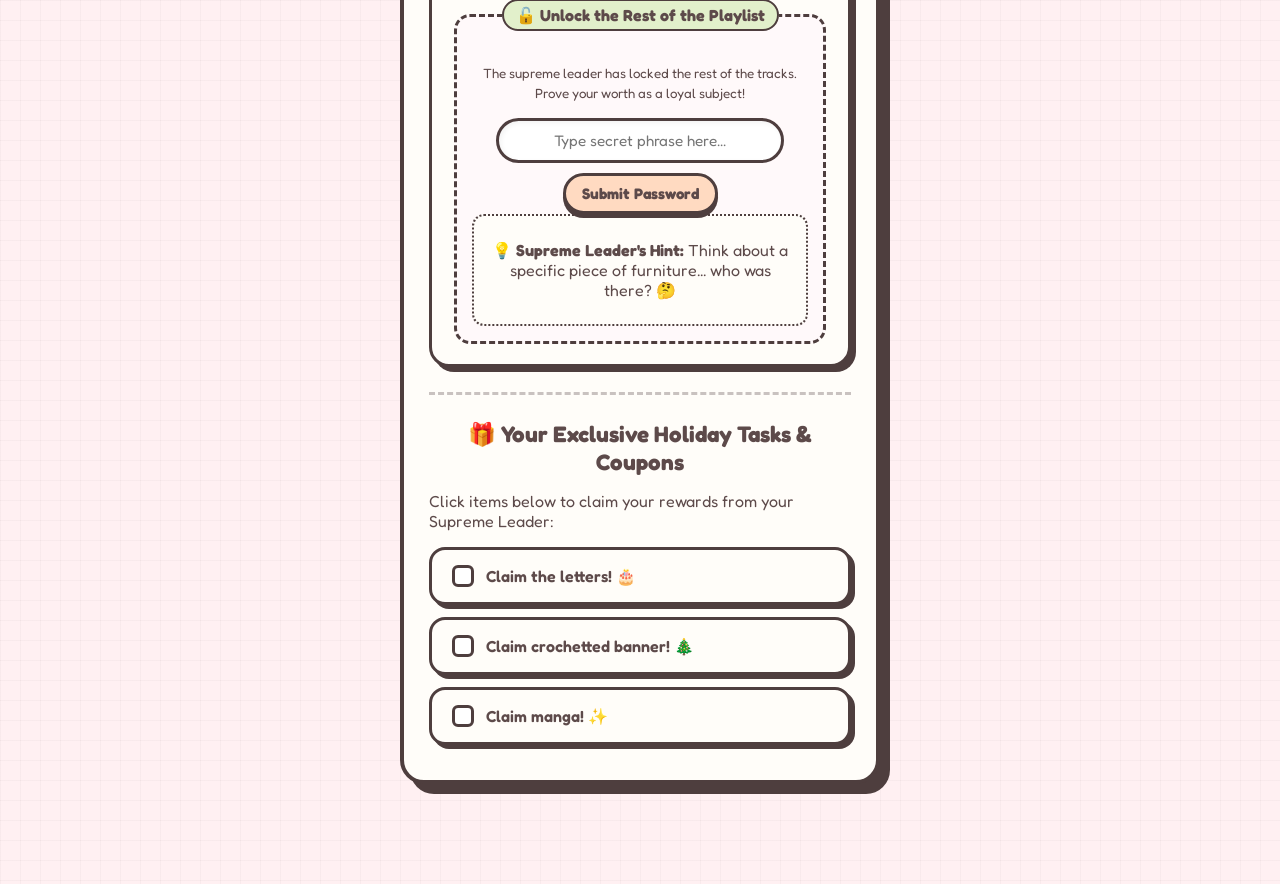
==== commit 6ed22337: "Final ig" ====
--- a/first/index.html
+++ b/first/index.html
@@ -9,6 +9,7 @@
     <link rel="preconnect" href="https://fonts.googleapis.com">
     <link rel="preconnect" href="https://fonts.gstatic.com" crossorigin>
     <link href="https://fonts.googleapis.com/css2?family=Fredoka:wght@300..700&display=swap" rel="stylesheet">
+    <link rel="icon" type="image/jpeg" href="../the%20favicon.jpg">
     
     <!-- Connecting your separate CSS Stylesheet -->
     <link rel="stylesheet" href="style.css">
@@ -22,17 +23,59 @@
     <div id="laufey-cursor-container"></div>
 
     <div class="birthday-photo-collage" aria-label="Birthday boy photos">
-        <div class="portrait-card portrait-left">
-            <img src="../image.png" alt="Birthday boy portrait left" />
+        <div class="portrait-stack portrait-stack-left">
+            <figure class="portrait-card">
+                <img src="../image.png" alt="Piseth smiling with a balloon" />
+                <figcaption>Birthday star</figcaption>
+            </figure>
+            <figure class="portrait-card">
+                <img src="../pic 100.jpg" alt="Piseth taking a close-up selfie" />
+                <figcaption>Our favorite boy</figcaption>
+            </figure>
+            <figure class="portrait-card">
+                <img src="../pic 300.jpg" alt="Piseth posing with a friend" />
+                <figcaption>Best memories</figcaption>
+            </figure>
+            <figure class="portrait-card">
+                <img src="../pic 500.jpg" alt="A fluffy pomeranian" />
+                <figcaption>Floofy friend</figcaption>
+            </figure>
+            <figure class="portrait-card">
+                <img src="../pic 700.jpg" alt="A favorite game memory" />
+                <figcaption>Game night</figcaption>
+            </figure>
+            <figure class="portrait-card">
+                <img src="../pic 900.jpg" alt="A funny strawberry-face photo" />
+                <figcaption>Silly moments</figcaption>
+            </figure>
         </div>
-        <div class="portrait-card portrait-right">
-            <img src="../pic.png" alt="Birthday boy portrait right" />
+        <div class="portrait-stack portrait-stack-right">
+            <figure class="portrait-card">
+                <img src="../pic.png" alt="Piseth smiling in a flower crown" />
+                <figcaption>Birthday cutie</figcaption>
+            </figure>
+            <figure class="portrait-card">
+                <img src="../pic 200.jpg" alt="Piseth relaxing at home" />
+                <figcaption>Picture perfect</figcaption>
+            </figure>
+            <figure class="portrait-card">
+                <img src="../pic 400.jpg" alt="Piseth with a playful photo filter" />
+                <figcaption>Cutest ever</figcaption>
+            </figure>
+            <figure class="portrait-card">
+                <img src="../pic 600.jpg" alt="A close-up of a black cat" />
+                <figcaption>Little familiar</figcaption>
+            </figure>
+            <figure class="portrait-card">
+                <img src="../pic 800.jpg" alt="Piseth and his friend at their middle school graduation" />
+                <figcaption>Middle school graduation</figcaption>
+            </figure>
         </div>
     </div>
 
     <div class="window-card">
         <header>
-            <p>🎄 Dec 23 Double Celebration! 🎂</p>
+            <p>🎄 Dec 24 Double Celebration! 🎂</p>
             <h1>Hi Piseth! ❤️</h1>
             <p>Welcome to your joint Birthday & Christmas sanctuary!</p>
             <div id="countdown-display">
@@ -90,17 +133,17 @@
                 <ul>
                     <li>
                         <label>
-                            <input type="checkbox" id="coupon-1"> Claim birthday head scratches 🎂
+                            <input type="checkbox" id="coupon-1"> Claim the letters! 🎂
                         </label>
                     </li>
                     <li>
                         <label>
-                            <input type="checkbox" id="coupon-2"> Unwrap ultimate cozy holiday hug 🎄
+                            <input type="checkbox" id="coupon-2"> Claim crochetted banner! 🎄
                         </label>
                     </li>
                     <li>
                         <label>
-                            <input type="checkbox" id="coupon-3"> Accept unconditional love coupon ✨
+                            <input type="checkbox" id="coupon-3"> Claim manga! ✨
                         </label>
                     </li>
                 </ul>
--- a/first/style.css
+++ b/first/style.css
@@ -1,3 +1,5 @@
+@charset "UTF-8";
+
 /* --- 1. DESIGN THEMES & PASTEL COLOR GRAPHICS --- */
 :root {
     --bg-cream: #FFFDF9;
@@ -38,43 +40,84 @@
 
 .birthday-photo-collage {
     position: fixed;
-    left: 20px;
-    top: 50%;
-    transform: translateY(-50%);
-    display: flex;
-    flex-direction: column;
-    gap: 18px;
+    inset: 0;
+    display: grid;
+    grid-template-columns: minmax(0, 360px) minmax(0, 360px);
+    justify-content: space-between;
+    align-items: center;
+    padding: 18px;
+    box-sizing: border-box;
     z-index: 20;
     pointer-events: none;
 }
 
+.portrait-stack {
+    display: grid;
+    grid-template-columns: repeat(2, minmax(0, 1fr));
+    gap: 12px;
+}
+
+.portrait-stack-right {
+    justify-self: end;
+}
+
 .portrait-card {
-    width: 120px;
-    height: 150px;
+    position: relative;
+    width: auto;
+    height: 154px;
+    box-sizing: border-box;
     background: #fffaf8;
     border: 3px solid var(--border-line);
-    border-radius: 20px;
-    box-shadow: 5px 5px 0 var(--border-line);
-    padding: 8px;
+    border-radius: 18px;
+    box-shadow: 5px 6px 0 var(--border-line);
+    padding: 7px;
+    overflow: hidden;
+    margin: 0;
+}
+
+.portrait-stack-left .portrait-card:nth-child(odd) {
     transform: rotate(-4deg);
-    overflow: hidden;
-}
-
-.portrait-card.portrait-right {
-    transform: rotate(6deg) translateX(8px);
+}
+
+.portrait-stack-left .portrait-card:nth-child(even) {
+    transform: rotate(3deg) translateX(8px);
+}
+
+.portrait-stack-right .portrait-card:nth-child(odd) {
+    transform: rotate(4deg);
+}
+
+.portrait-stack-right .portrait-card:nth-child(even) {
+    transform: rotate(-3deg) translateX(-8px);
 }
 
 .portrait-card img {
     width: 100%;
     height: 100%;
     object-fit: cover;
-    border-radius: 14px;
+    object-position: center 30%;
+    border-radius: 12px;
     display: block;
+}
+
+.portrait-card figcaption {
+    position: absolute;
+    left: 12px;
+    right: 12px;
+    bottom: 11px;
+    padding: 5px 4px;
+    border: 2px solid var(--border-line);
+    border-radius: 10px;
+    background: rgba(255, 250, 248, 0.94);
+    color: var(--text-dark-brown);
+    font-size: 0.82rem;
+    font-weight: 700;
+    text-align: center;
 }
 
 body::before,
 body::after {
-    content: '✨';
+    content: '\2728';
     position: fixed;
     font-size: 24px;
     z-index: 0;
@@ -89,6 +132,60 @@
 body::after {
     bottom: 110px;
     left: 140px;
+}
+
+#btn-next:disabled,
+#btn-prev:disabled,
+#player-progress:disabled {
+    cursor: not-allowed;
+    opacity: 0.55;
+}
+
+@media (max-width: 1350px) {
+    body {
+        flex-direction: column;
+    }
+
+    .birthday-photo-collage {
+        position: static;
+        inset: auto;
+        transform: none;
+        width: min(100%, 570px);
+        margin: 0 auto 24px;
+        display: grid;
+        grid-template-columns: repeat(3, minmax(0, 1fr));
+        align-items: stretch;
+        padding: 0;
+        gap: 12px;
+    }
+
+    .portrait-stack,
+    .portrait-stack-right {
+        position: static;
+        transform: none;
+        display: contents;
+    }
+
+    .portrait-card {
+        width: auto;
+        height: 168px;
+    }
+
+    .portrait-stack-left .portrait-card:nth-child(n),
+    .portrait-stack-right .portrait-card:nth-child(n) {
+        transform: none;
+    }
+}
+
+@media (max-width: 520px) {
+    .birthday-photo-collage {
+        grid-template-columns: repeat(2, minmax(0, 1fr));
+        max-width: 360px;
+    }
+
+    .portrait-card {
+        height: 138px;
+    }
 }
 
 /* --- 2. THE CUSTOM LAUFEY MOUSE POINTER --- */
@@ -110,7 +207,7 @@
     overflow: hidden;
 }
 #laufey-cursor-container::before {
-    content: '✨';
+    content: '\2728';
     font-size: 16px;
     position: absolute;
     top: -8px;
@@ -124,7 +221,7 @@
     border: 2px solid var(--border-line);
 }
 #laufey-cursor-container::after {
-    content: '♥';
+    content: '\2665';
     font-size: 12px;
     color: #ff6b8d;
     position: absolute;
@@ -141,6 +238,7 @@
     box-shadow: 10px 10px 0px var(--border-line); 
     max-width: 480px;
     width: 100%;
+    box-sizing: border-box;
     padding: 35px 25px;
     text-align: center;
     position: relative;
@@ -375,7 +473,7 @@
 }
 
 #gift-coupons input[type="checkbox"]:checked::after {
-    content: '✨';
+    content: '\2728';
     font-size: 12px;
     position: absolute;
     top: -1px;
@@ -516,16 +614,6 @@
     left: 15px;
     z-index: 2;
 }
-    display: inline-block;
-    background-color: var(--christmas-red);
-    border: 3px solid var(--border-line);
-    padding: 6px 20px;
-    border-radius: 50px;
-    font-weight: bold;
-    font-size: 0.95rem;
-    box-shadow: 4px 4px 0px var(--border-line);
-    margin: 0 0 15px 0;
-}
 
 .window-card h1 {
     font-size: 2.5rem;
@@ -742,7 +830,7 @@
 }
 
 #gift-coupons input[type="checkbox"]:checked::after {
-    content: '✨';
+    content: '\2728';
     font-size: 12px;
     position: absolute;
     top: -1px;
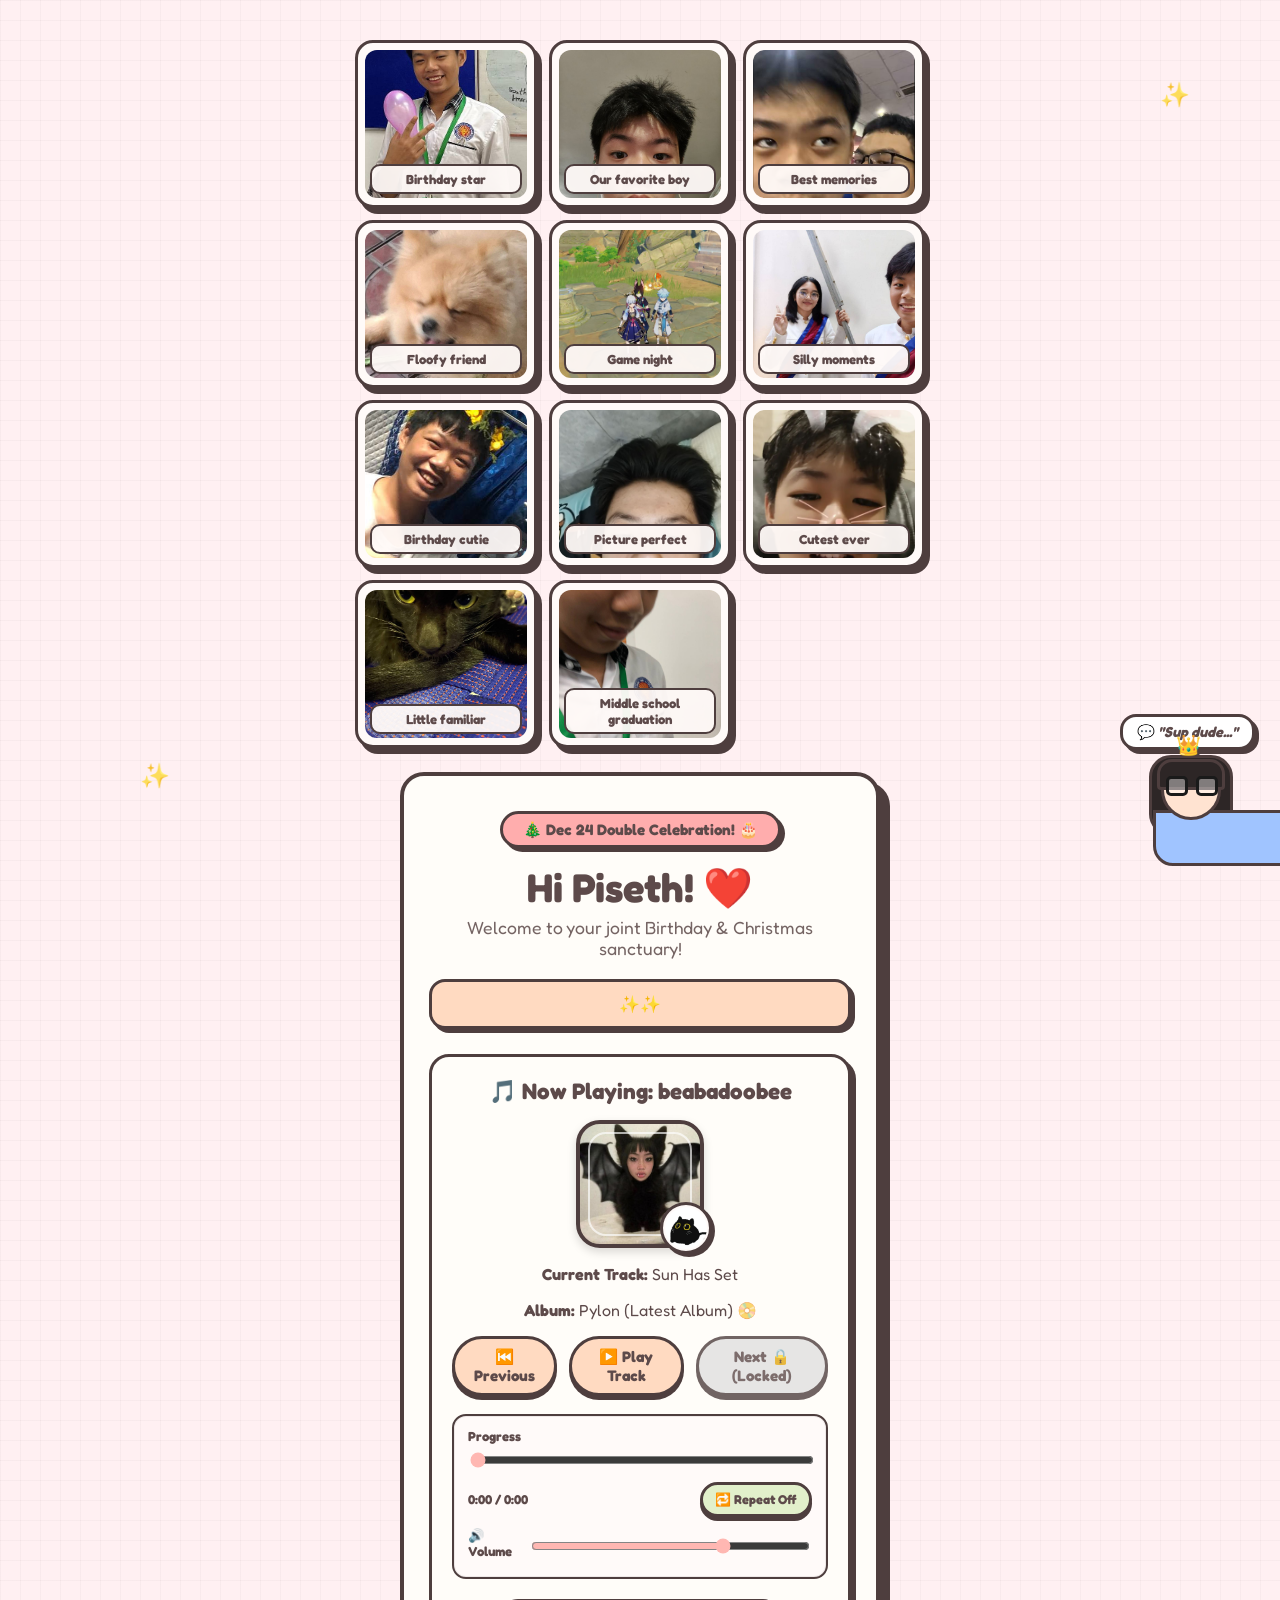
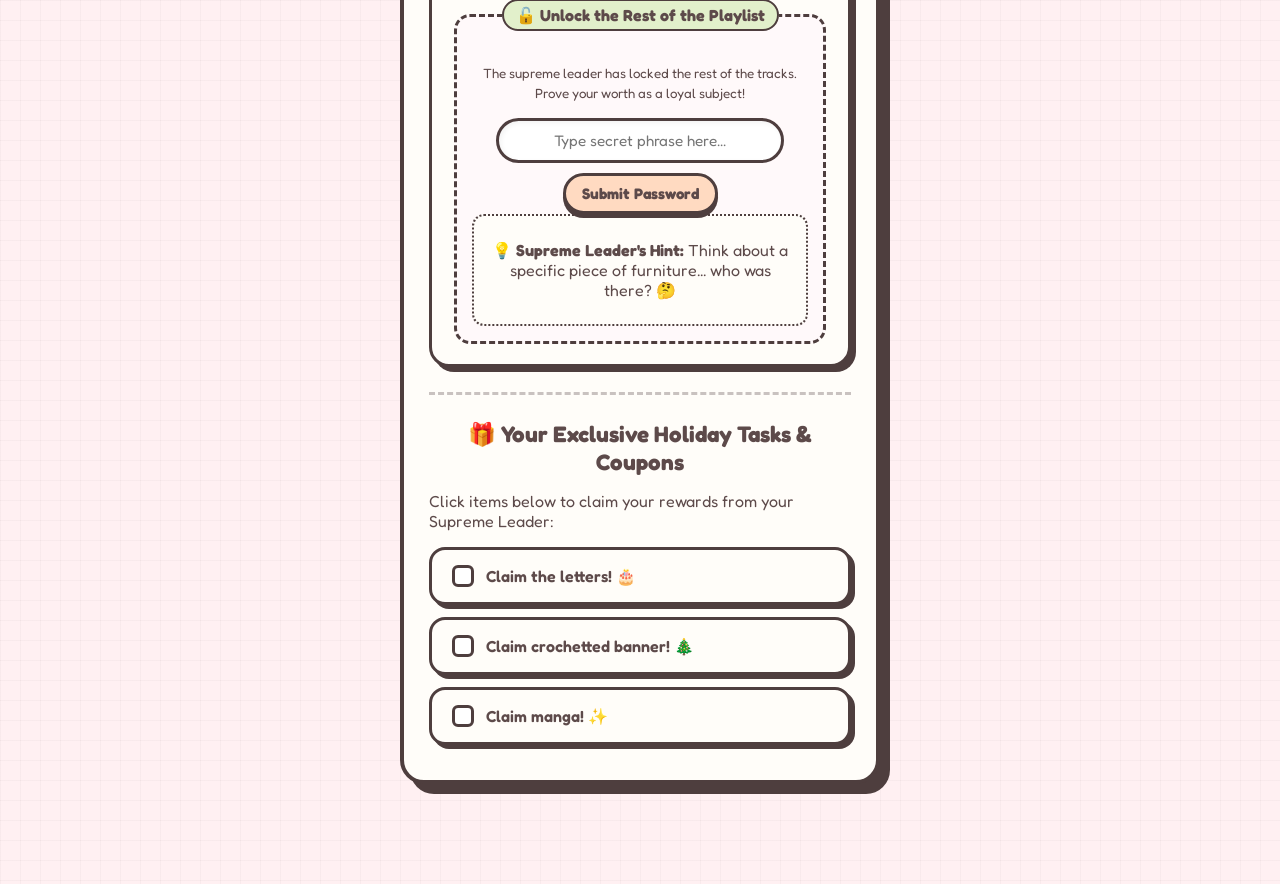
==== commit 62a6fa96: "a shit ton of fixing yoyoyo" ====
--- a/first/index.html
+++ b/first/index.html
@@ -9,7 +9,7 @@
     <link rel="preconnect" href="https://fonts.googleapis.com">
     <link rel="preconnect" href="https://fonts.gstatic.com" crossorigin>
     <link href="https://fonts.googleapis.com/css2?family=Fredoka:wght@300..700&display=swap" rel="stylesheet">
-    <link rel="icon" type="image/jpeg" href="../the%20favicon.jpg">
+    <link rel="icon" type="image/jpeg" href="the%20favicon.jpg">
     
     <!-- Connecting your separate CSS Stylesheet -->
     <link rel="stylesheet" href="style.css">
@@ -25,49 +25,49 @@
     <div class="birthday-photo-collage" aria-label="Birthday boy photos">
         <div class="portrait-stack portrait-stack-left">
             <figure class="portrait-card">
-                <img src="../image.png" alt="Piseth smiling with a balloon" />
+                <img src="image.png" alt="Piseth smiling with a balloon" />
                 <figcaption>Birthday star</figcaption>
             </figure>
             <figure class="portrait-card">
-                <img src="../pic 100.jpg" alt="Piseth taking a close-up selfie" />
+                <img src="pic 100.jpg" alt="Piseth taking a close-up selfie" />
                 <figcaption>Our favorite boy</figcaption>
             </figure>
             <figure class="portrait-card">
-                <img src="../pic 300.jpg" alt="Piseth posing with a friend" />
+                <img src="pic 300.jpg" alt="Piseth posing with a friend" />
                 <figcaption>Best memories</figcaption>
             </figure>
             <figure class="portrait-card">
-                <img src="../pic 500.jpg" alt="A fluffy pomeranian" />
+                <img src="pic 500.jpg" alt="A fluffy pomeranian" />
                 <figcaption>Floofy friend</figcaption>
             </figure>
             <figure class="portrait-card">
-                <img src="../pic 700.jpg" alt="A favorite game memory" />
+                <img src="pic 700.jpg" alt="A favorite game memory" />
                 <figcaption>Game night</figcaption>
             </figure>
             <figure class="portrait-card">
-                <img src="../pic 900.jpg" alt="A funny strawberry-face photo" />
+                <img src="pic 900.jpg" alt="A funny strawberry-face photo" />
                 <figcaption>Silly moments</figcaption>
             </figure>
         </div>
         <div class="portrait-stack portrait-stack-right">
             <figure class="portrait-card">
-                <img src="../pic.png" alt="Piseth smiling in a flower crown" />
+                <img src="pic.png" alt="Piseth smiling in a flower crown" />
                 <figcaption>Birthday cutie</figcaption>
             </figure>
             <figure class="portrait-card">
-                <img src="../pic 200.jpg" alt="Piseth relaxing at home" />
+                <img src="pic 200.jpg" alt="Piseth relaxing at home" />
                 <figcaption>Picture perfect</figcaption>
             </figure>
             <figure class="portrait-card">
-                <img src="../pic 400.jpg" alt="Piseth with a playful photo filter" />
+                <img src="pic 400.jpg" alt="Piseth with a playful photo filter" />
                 <figcaption>Cutest ever</figcaption>
             </figure>
             <figure class="portrait-card">
-                <img src="../pic 600.jpg" alt="A close-up of a black cat" />
+                <img src="pic 600.jpg" alt="A close-up of a black cat" />
                 <figcaption>Little familiar</figcaption>
             </figure>
             <figure class="portrait-card">
-                <img src="../pic 800.jpg" alt="Piseth and his friend at their middle school graduation" />
+                <img src="pic 800.jpg" alt="Piseth and his friend at their middle school graduation" />
                 <figcaption>Middle school graduation</figcaption>
             </figure>
         </div>
@@ -88,7 +88,7 @@
                 <h2>🎵 Now Playing: beabadoobee</h2>
                 <div id="album-art-placeholder" aria-label="Current album art">
                     <div class="album-cat-badge">
-                        <img src="../cat.jpg" alt="Tiny cat sticker" />
+                        <img src="cat.jpg" alt="Tiny cat sticker" />
                     </div>
                 </div>
                 <p><strong>Current Track:</strong> <span id="current-song-title">Sun Has Set (Track 1)</span></p>
--- a/first/style.css
+++ b/first/style.css
@@ -192,7 +192,7 @@
 #laufey-cursor-container {
     width: 52px;
     height: 52px;
-    background-image: url("../The%20Pomeranian!!%20by%20hokahoka%20%233884825.jpg");
+    background-image: url("pompom.jpg");
     background-size: cover;
     background-position: center;
     border: 3px solid var(--border-line);
@@ -307,7 +307,7 @@
 #album-art-placeholder {
     width: 120px !important;
     height: 120px !important;
-    background-image: url("../beabadoobee.jpg");
+    background-image: url("beabadoobee.jpg");
     background-size: cover;
     background-position: center;
     margin: 0 auto 15px auto;
@@ -664,7 +664,7 @@
 #album-art-placeholder {
     width: 120px !important;
     height: 120px !important;
-    background-image: url("../beabadoobee.jpg");
+    background-image: url("beabadoobee.jpg");
     background-size: cover;
     background-position: center;
     margin: 0 auto 15px auto;
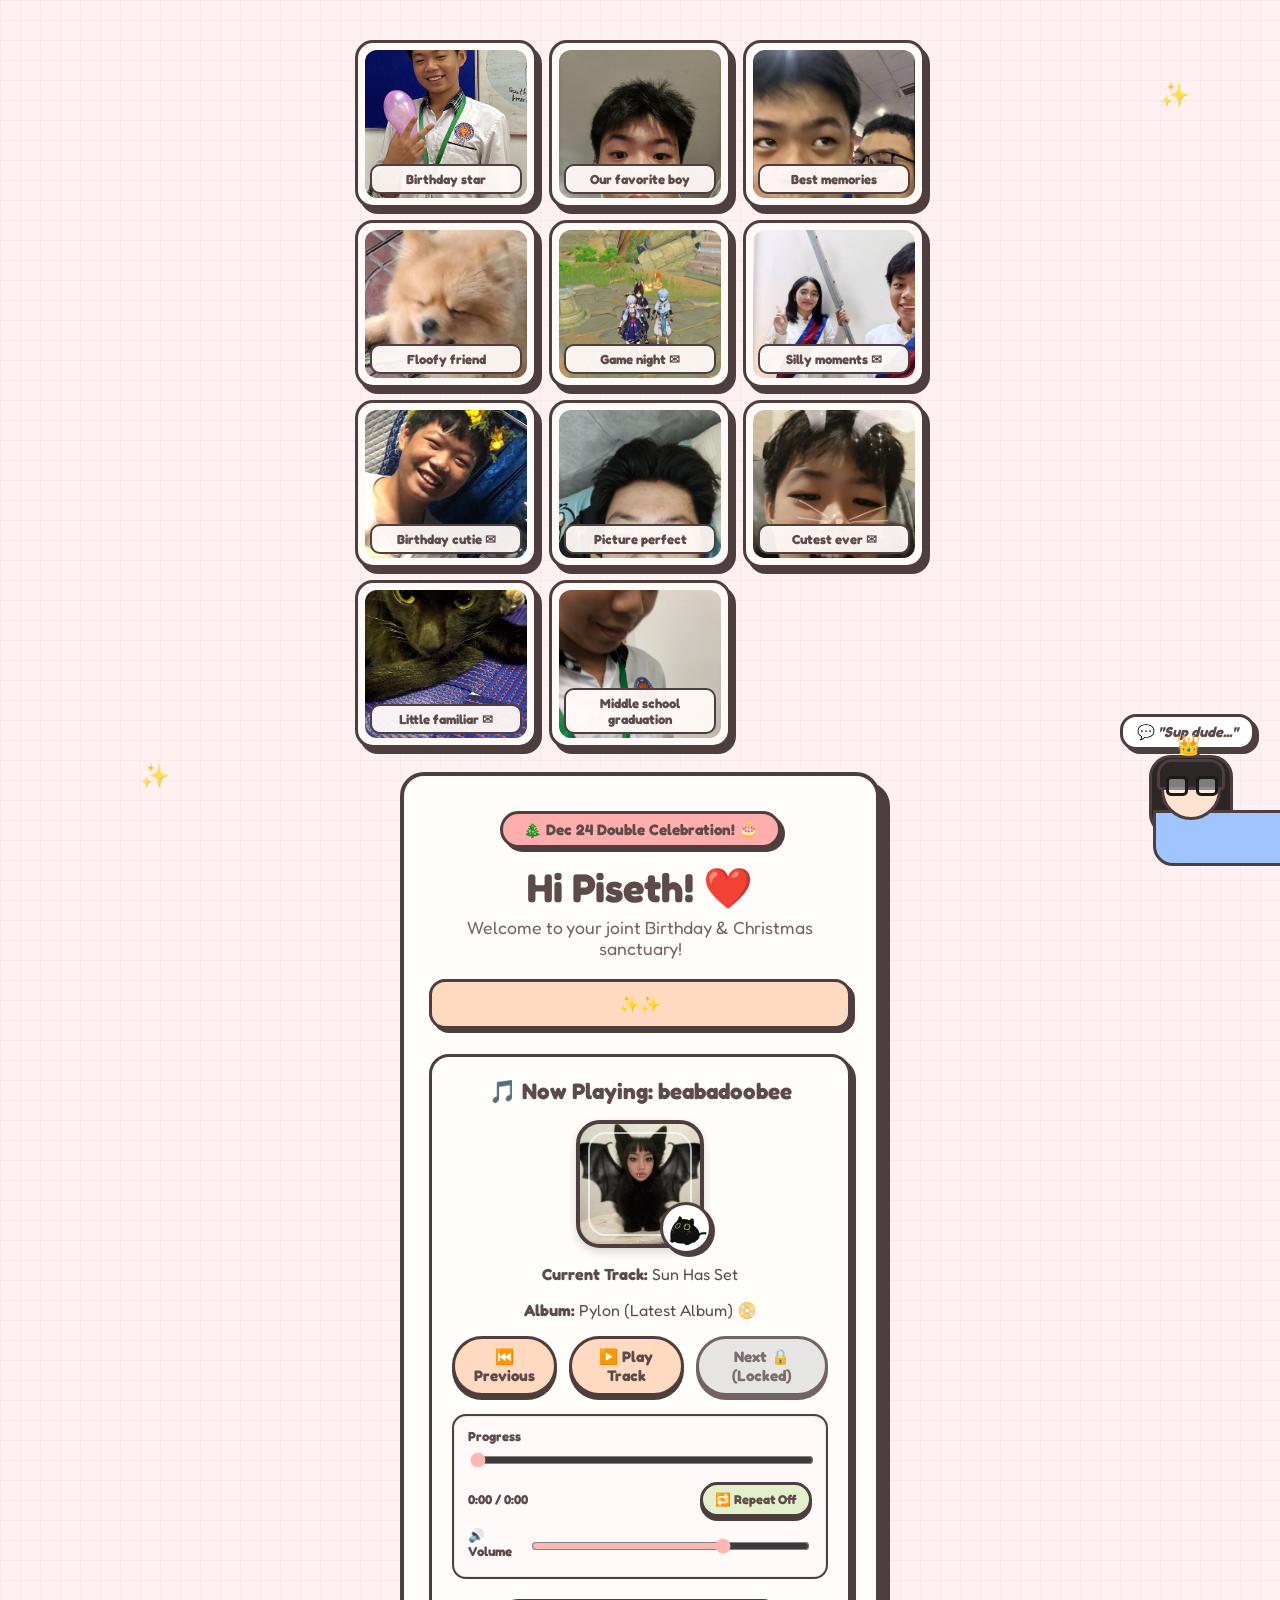
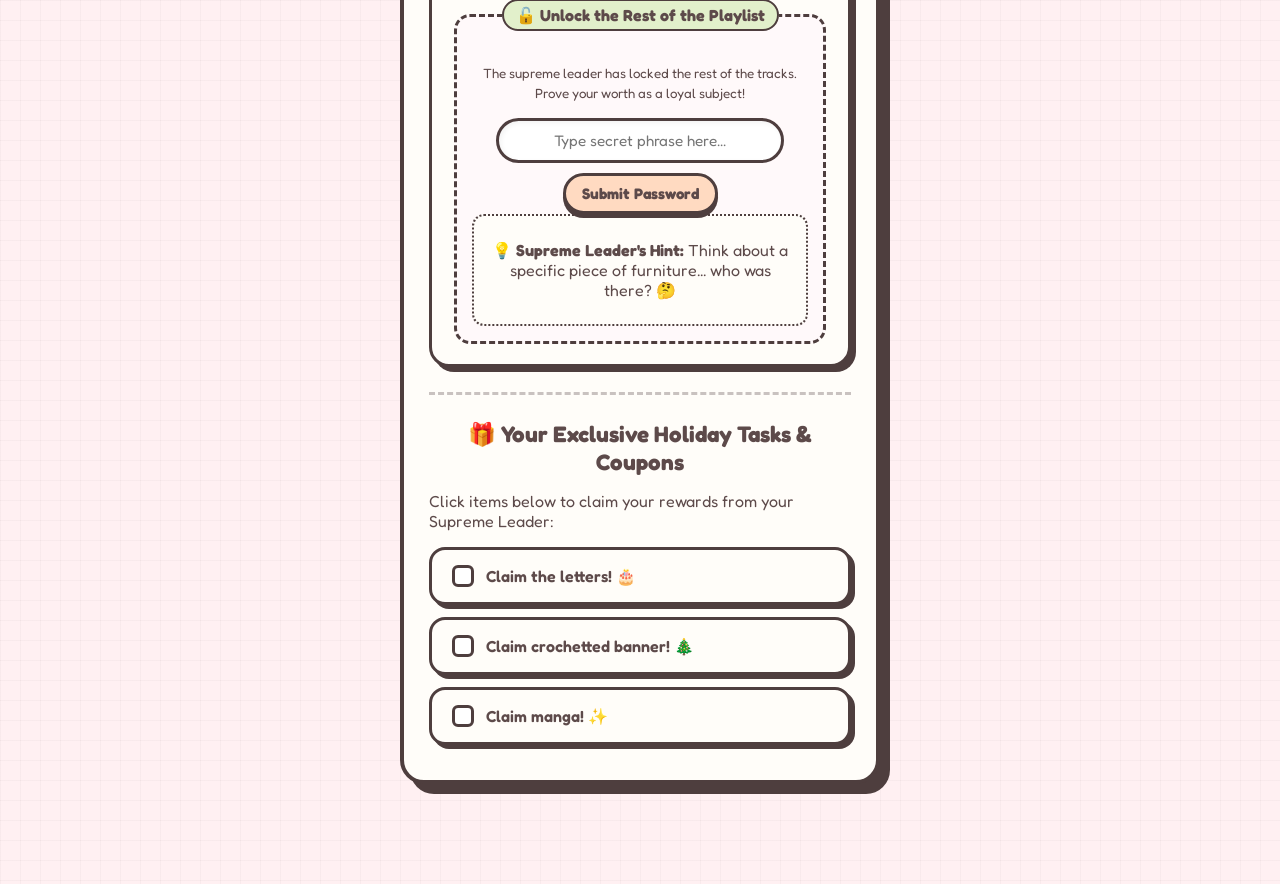
==== commit f8e7f7e1: "added letters" ====
--- a/first/index.html
+++ b/first/index.html
@@ -40,17 +40,17 @@
                 <img src="pic 500.jpg" alt="A fluffy pomeranian" />
                 <figcaption>Floofy friend</figcaption>
             </figure>
-            <figure class="portrait-card">
+            <figure class="portrait-card memory-trigger" tabindex="0" role="button" aria-haspopup="dialog" aria-controls="memory-modal" aria-label="Open the Game night memory letter" data-memory="game-night">
                 <img src="pic 700.jpg" alt="A favorite game memory" />
                 <figcaption>Game night</figcaption>
             </figure>
-            <figure class="portrait-card">
+            <figure class="portrait-card memory-trigger" tabindex="0" role="button" aria-haspopup="dialog" aria-controls="memory-modal" aria-label="Open the Silly moments memory letter" data-memory="silly-moments">
                 <img src="pic 900.jpg" alt="A funny strawberry-face photo" />
                 <figcaption>Silly moments</figcaption>
             </figure>
         </div>
         <div class="portrait-stack portrait-stack-right">
-            <figure class="portrait-card">
+            <figure class="portrait-card memory-trigger" tabindex="0" role="button" aria-haspopup="dialog" aria-controls="memory-modal" aria-label="Open the Birthday cutie memory letter" data-memory="birthday-cutie">
                 <img src="pic.png" alt="Piseth smiling in a flower crown" />
                 <figcaption>Birthday cutie</figcaption>
             </figure>
@@ -58,11 +58,11 @@
                 <img src="pic 200.jpg" alt="Piseth relaxing at home" />
                 <figcaption>Picture perfect</figcaption>
             </figure>
-            <figure class="portrait-card">
+            <figure class="portrait-card memory-trigger" tabindex="0" role="button" aria-haspopup="dialog" aria-controls="memory-modal" aria-label="Open the Cutest ever memory letter" data-memory="cutest-ever">
                 <img src="pic 400.jpg" alt="Piseth with a playful photo filter" />
                 <figcaption>Cutest ever</figcaption>
             </figure>
-            <figure class="portrait-card">
+            <figure class="portrait-card memory-trigger" tabindex="0" role="button" aria-haspopup="dialog" aria-controls="memory-modal" aria-label="Open the Little familiar memory letter" data-memory="little-familiar">
                 <img src="pic 600.jpg" alt="A close-up of a black cat" />
                 <figcaption>Little familiar</figcaption>
             </figure>
@@ -72,6 +72,23 @@
             </figure>
         </div>
     </div>
+
+    <dialog id="memory-modal" class="memory-modal" aria-labelledby="memory-title">
+        <button type="button" id="memory-close" class="memory-close" aria-label="Close memory letter">×</button>
+        <p class="memory-eyebrow">A letter from me</p>
+        <h2 id="memory-title"></h2>
+        <form id="memory-password-form" hidden>
+            <label for="memory-password">Enter the date to open it.</label>
+            <input id="memory-password" type="password" autocomplete="off" placeholder="Enter the date" />
+            <button type="submit" class="memory-action">Open letter</button>
+            <p id="memory-password-error" role="status" hidden>That date did not unlock the letter. Try again.</p>
+        </form>
+        <article id="memory-letter" hidden>
+            <p id="memory-message"></p>
+        </article>
+        <button type="button" id="memory-close-footer" class="memory-action memory-close-footer">Close letter</button>
+    </dialog>
+    <audio id="memory-audio" src="miharu audio.mp3" preload="auto" loop></audio>
 
     <div class="window-card">
         <header>
--- a/first/style.css
+++ b/first/style.css
@@ -188,6 +188,145 @@
     }
 }
 
+.memory-trigger {
+    pointer-events: auto;
+    cursor: none;
+    transition: box-shadow 160ms ease, filter 160ms ease;
+}
+
+.memory-trigger:hover {
+    box-shadow: 6px 8px 0 var(--border-line);
+    filter: brightness(1.03);
+}
+
+.memory-trigger:focus-visible {
+    outline: 4px solid var(--pastel-pink);
+    outline-offset: 4px;
+}
+
+.memory-trigger figcaption::after {
+    content: ' \2709';
+}
+
+.memory-modal {
+    position: fixed;
+    width: min(660px, calc(100vw - 32px));
+    max-width: none;
+    max-height: calc(100vh - 32px);
+    overflow-y: auto;
+    box-sizing: border-box;
+    margin: auto;
+    padding: 38px 36px 28px;
+    color: #4c3922;
+    background-color: #fff1ad;
+    background-image: repeating-linear-gradient(0deg, transparent, transparent 31px, rgba(152, 118, 52, 0.1) 32px);
+    border: 3px solid #6f5630;
+    border-radius: 12px 12px 18px 12px;
+    box-shadow: 9px 10px 0 rgba(43, 35, 29, 0.35);
+}
+
+.memory-modal::backdrop {
+    background: rgba(41, 31, 31, 0.68);
+    backdrop-filter: blur(3px);
+}
+
+.memory-close {
+    position: absolute;
+    top: 10px;
+    right: 12px;
+    width: 40px;
+    height: 40px;
+    padding: 0;
+    color: #4c3922;
+    background: transparent;
+    border: 0;
+    font: 32px/1 'Fredoka', sans-serif;
+    cursor: pointer;
+}
+
+.memory-eyebrow {
+    margin: 0 46px 8px 0;
+    color: #85642d;
+    font-size: 0.85rem;
+    font-weight: 700;
+    text-transform: uppercase;
+}
+
+#memory-title {
+    margin: 0 42px 22px 0;
+    color: #4c3922;
+    font-size: 1.7rem;
+}
+
+#memory-letter p {
+    margin: 0;
+    font: 1.05rem/1.85 Georgia, 'Times New Roman', serif;
+    white-space: pre-line;
+}
+
+#memory-password-form label {
+    display: block;
+    margin-bottom: 12px;
+    font-weight: 600;
+}
+
+#memory-password {
+    width: 100%;
+    box-sizing: border-box;
+    padding: 11px 13px;
+    border: 2px solid #85642d;
+    border-radius: 8px;
+    background: rgba(255, 255, 255, 0.72);
+    color: #4c3922;
+    font: inherit;
+}
+
+.memory-action {
+    margin-top: 14px;
+    padding: 9px 16px;
+    border: 2px solid #6f5630;
+    border-radius: 8px;
+    background: #f5d875;
+    color: #4c3922;
+    font: 700 0.95rem 'Fredoka', sans-serif;
+    cursor: pointer;
+}
+
+.memory-action:hover {
+    background: #f8e394;
+}
+
+#memory-password-error {
+    margin: 12px 0 0;
+    color: #9b302f;
+    font-weight: 700;
+}
+
+.memory-close-footer {
+    display: block;
+    margin-left: auto;
+}
+
+#memory-password-form[hidden],
+#memory-letter[hidden],
+#memory-password-error[hidden] {
+    display: none;
+}
+
+@media (max-width: 520px) {
+    .memory-modal {
+        padding: 34px 22px 22px;
+    }
+
+    #memory-title {
+        font-size: 1.45rem;
+    }
+
+    #memory-letter p {
+        font-size: 1rem;
+    }
+}
+
 /* --- 2. THE CUSTOM LAUFEY MOUSE POINTER --- */
 #laufey-cursor-container {
     width: 52px;
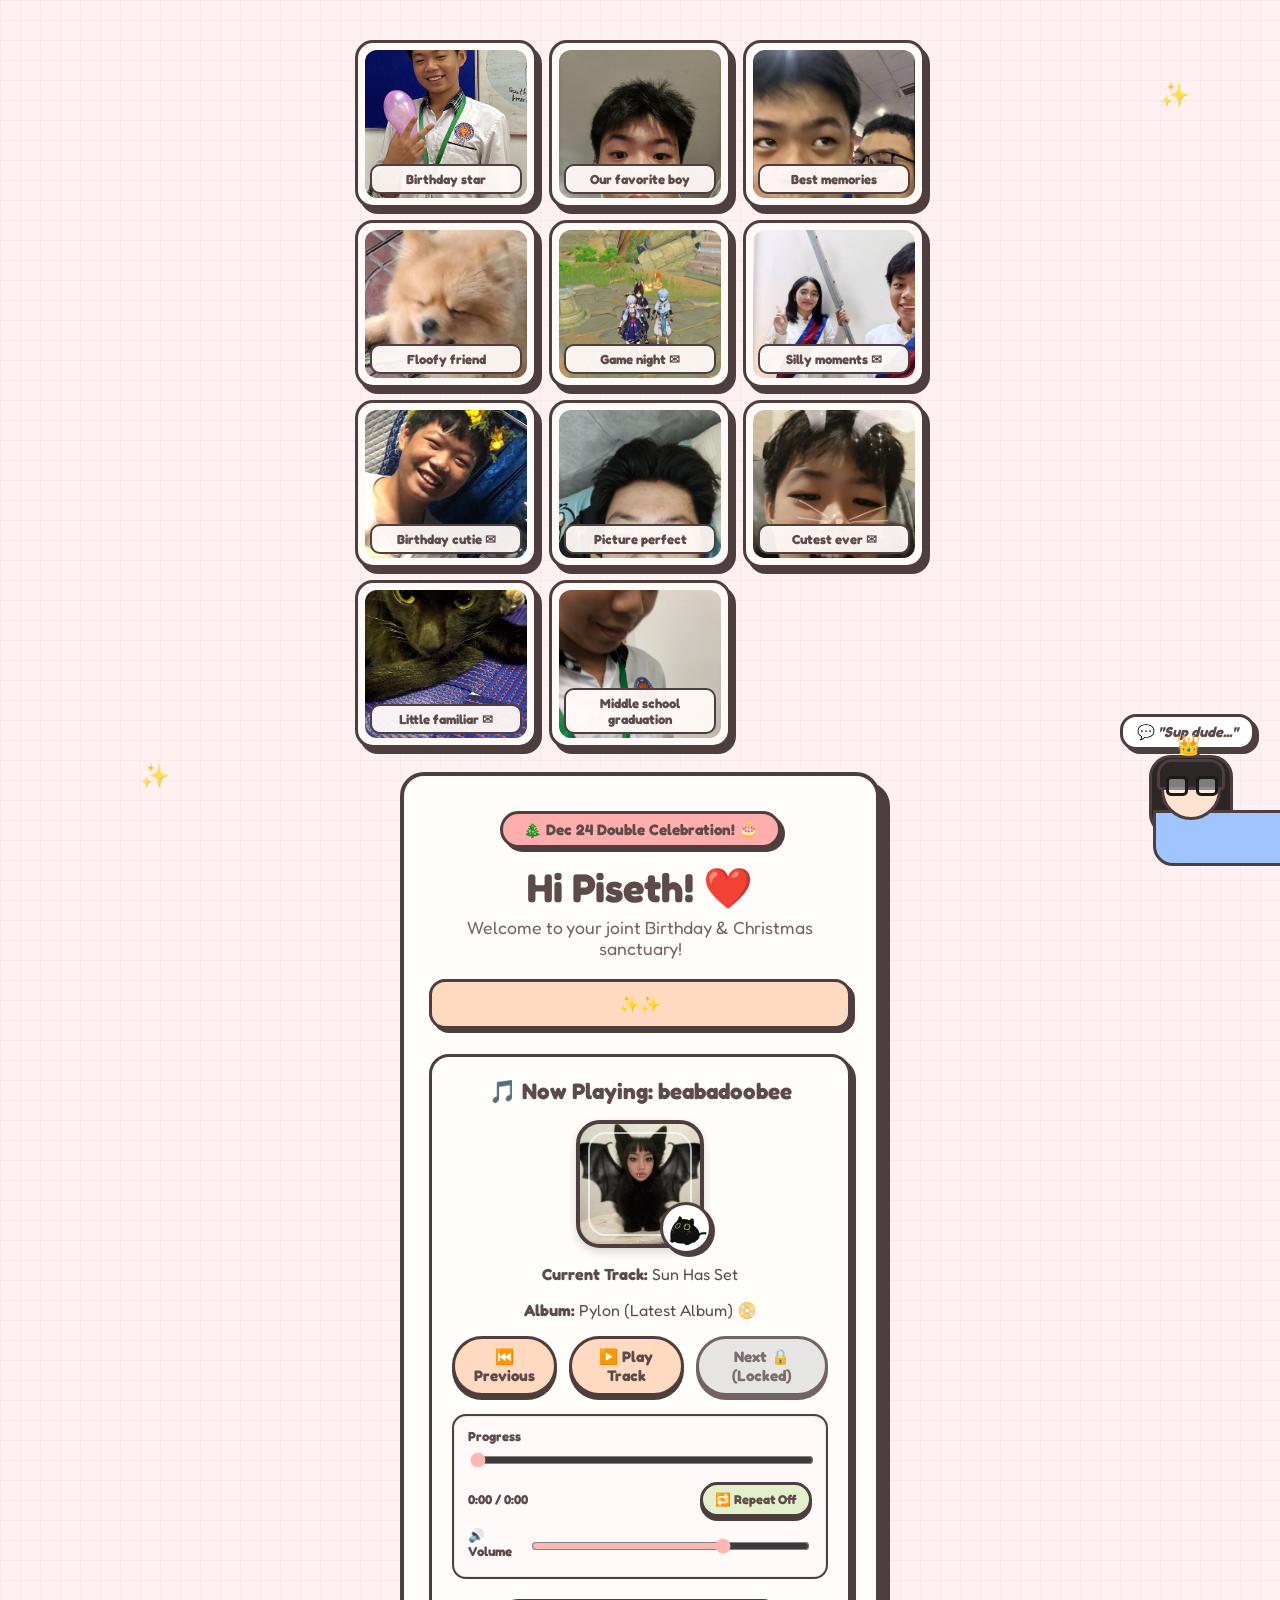
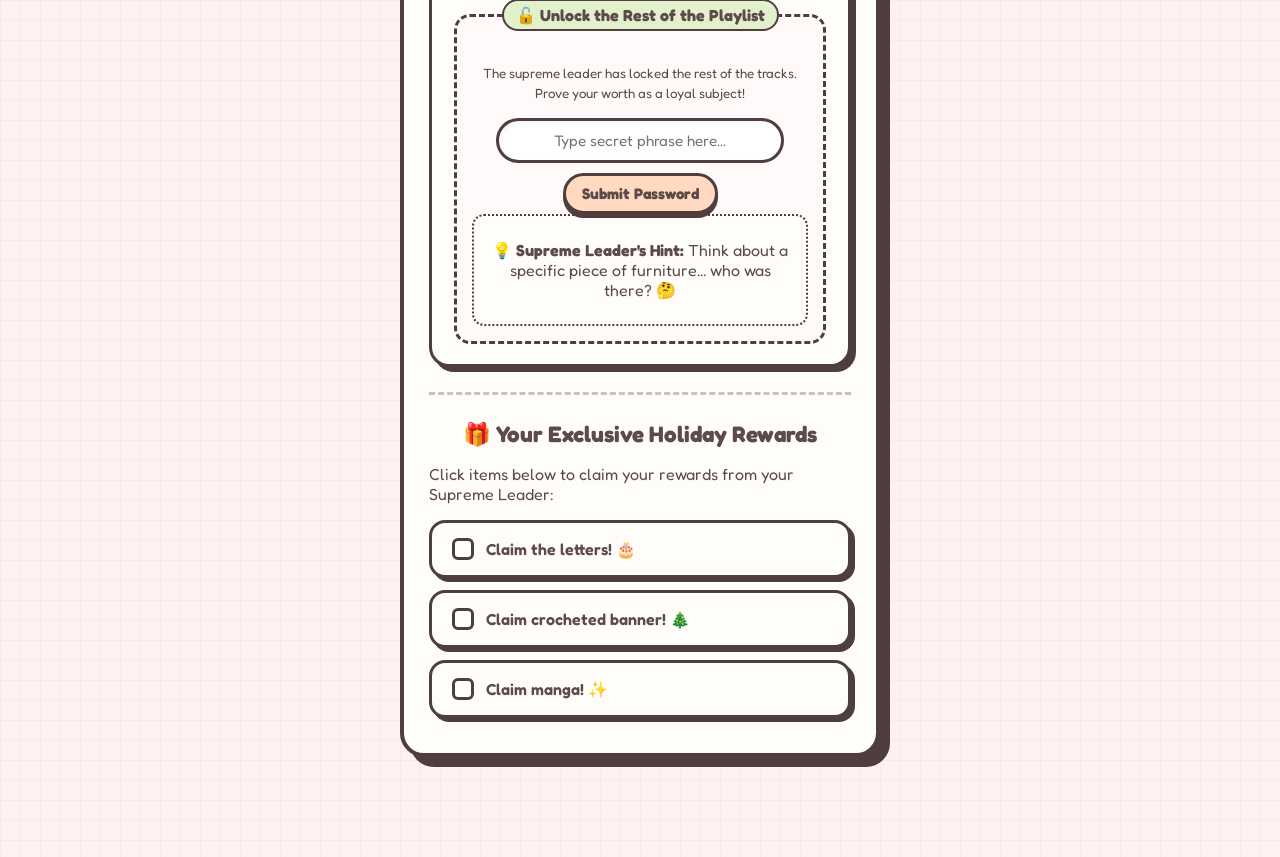
==== commit 7595618a: "anotherbrobro" ====
--- a/first/index.html
+++ b/first/index.html
@@ -145,7 +145,7 @@
             <hr>
 
             <section id="gift-coupons">
-                <h2>🎁 Your Exclusive Holiday Tasks & Coupons</h2>
+                <h2>🎁 Your Exclusive Holiday Rewards</h2>
                 <p>Click items below to claim your rewards from your Supreme Leader:</p>
                 <ul>
                     <li>
@@ -155,7 +155,7 @@
                     </li>
                     <li>
                         <label>
-                            <input type="checkbox" id="coupon-2"> Claim crochetted banner! 🎄
+                            <input type="checkbox" id="coupon-2"> Claim crocheted banner! 🎄
                         </label>
                     </li>
                     <li>
